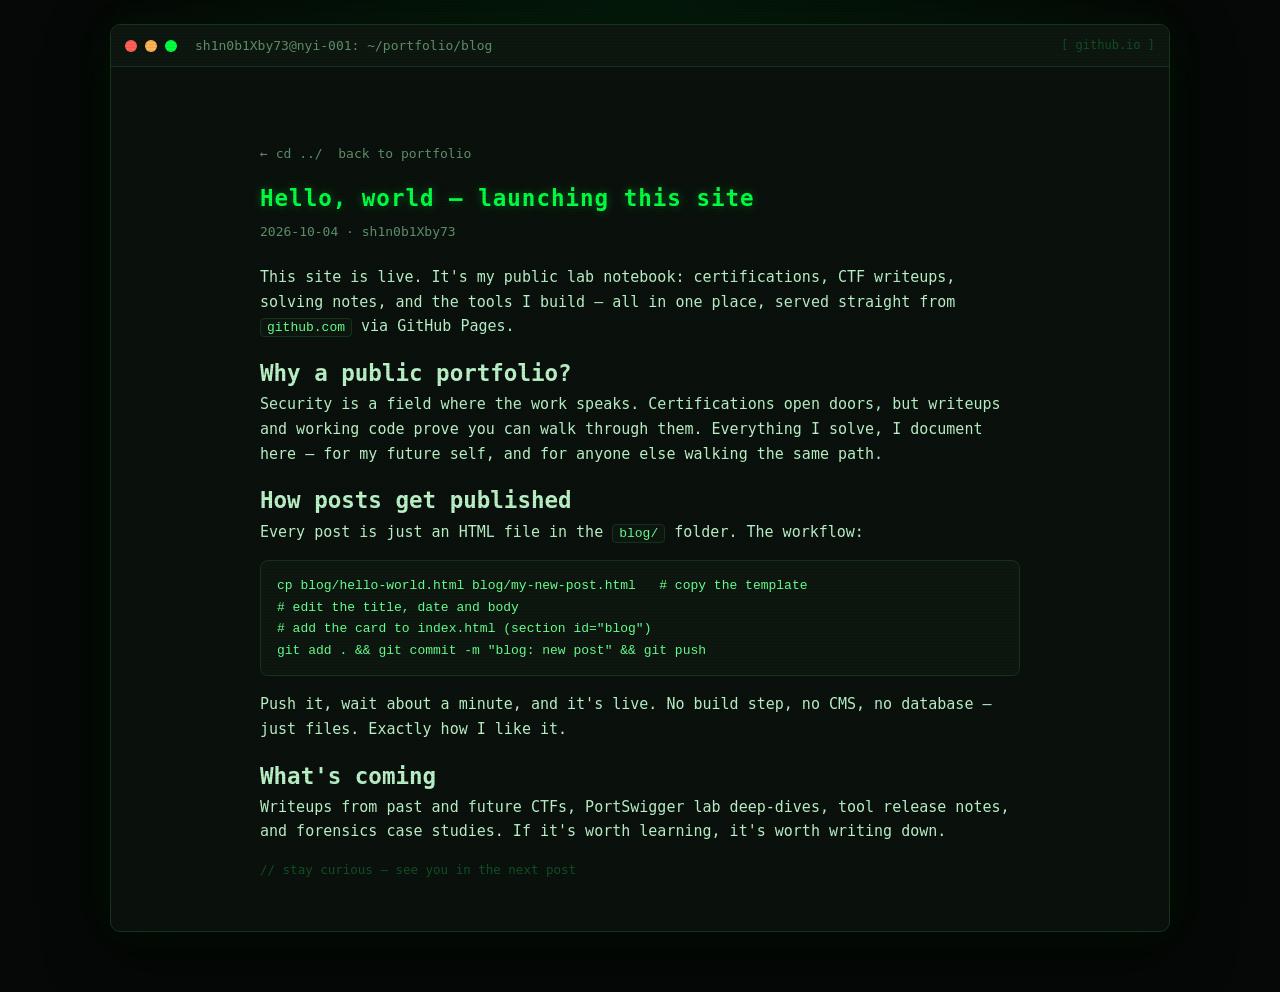
==== blog/hello-world.html @ 312b1432 "Portfolio site: terminal-themed cybersecurity portfolio Sections: about, certifications, skills, wri" ====
<!DOCTYPE html>
<html lang="en">
<head>
  <meta charset="UTF-8">
  <meta name="viewport" content="width=device-width, initial-scale=1.0">
  <title>Hello, world — launching this site | sh1n0b1Xby73</title>
  <meta name="description" content="How this portfolio works and how posts get published.">
  <link rel="icon" type="image/svg+xml" href="data:image/svg+xml,%3Csvg xmlns='http://www.w3.org/2000/svg' viewBox='0 0 100 100'%3E%3Crect width='100' height='100' fill='%23050806'/%3E%3Ctext x='16' y='70' font-size='60' fill='%2300ff41' font-family='monospace'%3E%24%3C/text%3E%3C/svg%3E">
  <link rel="stylesheet" href="../style.css">
</head>
<body>

<div class="terminal">
  <div class="term-bar">
    <span class="dot red"></span><span class="dot yellow"></span><span class="dot green"></span>
    <span class="term-title">sh1n0b1Xby73@nyi-001: ~/portfolio/blog</span>
    <span class="term-ip">[ github.io ]</span>
  </div>

  <div class="term-body">
    <article class="post">
      <a class="back" href="../index.html">← cd ../ &nbsp;back to portfolio</a>
      <h1>Hello, world — launching this site</h1>
      <div class="date">2026-10-04 · sh1n0b1Xby73</div>

      <p>This site is live. It's my public lab notebook: certifications, CTF writeups,
      solving notes, and the tools I build — all in one place, served straight from
      <code>github.com</code> via GitHub Pages.</p>

      <h2>Why a public portfolio?</h2>
      <p>Security is a field where the work speaks. Certifications open doors, but
      writeups and working code prove you can walk through them. Everything I solve,
      I document here — for my future self, and for anyone else walking the same path.</p>

      <h2>How posts get published</h2>
      <p>Every post is just an HTML file in the <code>blog/</code> folder. The workflow:</p>
      <pre><code>cp blog/hello-world.html blog/my-new-post.html   # copy the template
# edit the title, date and body
# add the card to index.html (section id="blog")
git add . &amp;&amp; git commit -m "blog: new post" &amp;&amp; git push</code></pre>
      <p>Push it, wait about a minute, and it's live. No build step, no CMS, no database —
      just files. Exactly how I like it.</p>

      <h2>What's coming</h2>
      <p>Writeups from past and future CTFs, PortSwigger lab deep-dives, tool release
      notes, and forensics case studies. If it's worth learning, it's worth writing down.</p>

      <p class="comment">stay curious — see you in the next post</p>
    </article>
  </div>
</div>

</body>
</html>
---- style.css ----
/* ============================================================
   sh1n0b1Xby73 — portfolio
   terminal / CRT theme
   ============================================================ */

:root {
  --bg:       #050806;
  --panel:    #0a110c;
  --panel-2:  #0d160f;
  --border:   #16331d;
  --green:    #00ff41;
  --green-hi: #66ff8f;
  --green-dim:#0f4f26;
  --text:     #b9f0c6;
  --muted:    #5d8f6a;
  --amber:    #ffb454;
  --red:      #ff5f56;
  --font:     ui-monospace, "Cascadia Mono", "DejaVu Sans Mono", Menlo, Consolas, "Liberation Mono", monospace;
  --font-head: ui-monospace, "Cascadia Mono", "DejaVu Sans Mono", Menlo, Consolas, monospace;
}

* { margin: 0; padding: 0; box-sizing: border-box; }

html { scroll-behavior: smooth; }

body {
  background: var(--bg);
  color: var(--text);
  font-family: var(--font);
  font-size: 15px;
  line-height: 1.65;
  padding: 24px 14px 60px;
  background-image:
    radial-gradient(ellipse at 50% -10%, rgba(0,255,65,.07), transparent 60%),
    linear-gradient(var(--bg), var(--bg));
}

/* --- CRT scanlines overlay --- */
body::before {
  content: "";
  position: fixed;
  inset: 0;
  pointer-events: none;
  z-index: 50;
  background: repeating-linear-gradient(
    0deg,
    rgba(0, 0, 0, .12) 0px,
    rgba(0, 0, 0, .12) 1px,
    transparent 1px,
    transparent 3px
  );
  opacity: .5;
}

::selection { background: var(--green); color: #001405; }

a { color: var(--green); text-decoration: none; }
a:hover { color: var(--green-hi); text-shadow: 0 0 8px rgba(0,255,65,.6); }

/* --- terminal frame --- */
.terminal {
  max-width: 1060px;
  margin: 0 auto;
  background: var(--panel);
  border: 1px solid var(--border);
  border-radius: 10px;
  box-shadow: 0 0 40px rgba(0,255,65,.06), 0 20px 60px rgba(0,0,0,.6);
  overflow: hidden;
}

.term-bar {
  display: flex;
  align-items: center;
  gap: 8px;
  padding: 10px 14px;
  background: var(--panel-2);
  border-bottom: 1px solid var(--border);
  font-size: 13px;
}

.dot { width: 12px; height: 12px; border-radius: 50%; }
.dot.red    { background: var(--red); }
.dot.yellow { background: var(--amber); }
.dot.green  { background: var(--green); }

.term-title {
  margin-left: 10px;
  color: var(--muted);
  white-space: nowrap;
  overflow: hidden;
  text-overflow: ellipsis;
}

.term-ip { margin-left: auto; color: var(--green-dim); font-size: 12px; }

.term-body { padding: 34px clamp(18px, 4vw, 48px); }

/* --- hero --- */
.hero { margin-bottom: 10px; }

.banner {
  font-family: var(--font-head);
  color: var(--green);
  font-size: clamp(8px, 1.6vw, 13px);
  line-height: 1.05;
  text-shadow: 0 0 12px rgba(0,255,65,.55), 0 0 2px rgba(0,255,65,.8);
  overflow-x: auto;
  padding: 4px 0 10px;
  user-select: none;
}

.glitch-name {
  display: none;
  font-family: var(--font-head);
  font-size: clamp(26px, 7vw, 44px);
  color: var(--green);
  letter-spacing: 2px;
  position: relative;
  text-shadow: 0 0 14px rgba(0,255,65,.6);
}

.glitch-name::before,
.glitch-name::after {
  content: attr(data-text);
  position: absolute;
  inset: 0;
  opacity: .8;
}

.glitch-name::before {
  color: #0ff;
  animation: glitch-a 3s infinite steps(2);
}

.glitch-name::after {
  color: #f0f;
  animation: glitch-b 2.7s infinite steps(2);
}

@keyframes glitch-a {
  0%, 92%   { transform: none; opacity: 0; }
  93%       { transform: translate(-3px, 2px);  opacity: .8; clip-path: inset(0 0 55% 0); }
  95%       { transform: translate(2px, -1px);  opacity: .8; clip-path: inset(40% 0 0 0); }
  97%, 100% { transform: none; opacity: 0; }
}

@keyframes glitch-b {
  0%, 90%   { transform: none; opacity: 0; }
  91%       { transform: translate(3px, -2px);  opacity: .7; clip-path: inset(60% 0 0 0); }
  94%       { transform: translate(-2px, 1px);  opacity: .7; clip-path: inset(0 0 45% 0); }
  96%, 100% { transform: none; opacity: 0; }
}

@media (max-width: 759px) {
  .banner { display: none; }
  .glitch-name { display: inline-block; }
}

.prompt  { color: var(--green); }
.cmd     { margin: 6px 0; white-space: nowrap; overflow: hidden; text-overflow: ellipsis; }
.user    { color: var(--green-hi); }
.host    { color: var(--amber); }

.cursor {
  display: inline-block;
  width: .6em;
  background: var(--green);
  color: var(--bg);
  animation: blink 1s steps(1) infinite;
}

@keyframes blink { 50% { opacity: 0; } }

.lead {
  color: var(--muted);
  max-width: 640px;
  margin: 18px 0 6px;
}

/* --- nav --- */
nav {
  position: sticky;
  top: 0;
  z-index: 10;
  display: flex;
  flex-wrap: wrap;
  gap: 4px 18px;
  padding: 10px 14px;
  margin: 26px -14px 0;
  background: rgba(5,8,6,.92);
  border-top: 1px solid var(--border);
  border-bottom: 1px solid var(--border);
  backdrop-filter: blur(4px);
  font-size: 13px;
}

nav a { color: var(--text); }
nav a::before { content: "[ "; color: var(--green-dim); }
nav a::after  { content: " ]"; color: var(--green-dim); }
nav a:hover { color: var(--green); text-shadow: none; }

/* --- sections --- */
section { margin-top: 46px; }

.sec-head { margin-bottom: 18px; }
.sec-head .prompt { color: var(--muted); font-size: 13px; }
.sec-head h2 {
  font-family: var(--font-head);
  color: var(--green);
  font-size: 24px;
  letter-spacing: 1px;
  text-shadow: 0 0 10px rgba(0,255,65,.35);
}

.sec-head h2::before { content: "# "; color: var(--green-dim); }

.comment { color: var(--green-dim); font-size: 12.5px; }
.comment::before { content: "// "; }

/* --- about --- */
.about-grid {
  display: grid;
  grid-template-columns: 1fr 1fr;
  gap: 22px;
  align-items: start;
}

@media (max-width: 720px) { .about-grid { grid-template-columns: 1fr; } }

.about-grid p { color: var(--text); }

.factbox {
  background: var(--panel-2);
  border: 1px solid var(--border);
  border-radius: 8px;
  padding: 16px 18px;
  font-size: 13.5px;
}

.factbox .row { display: flex; gap: 10px; padding: 3px 0; }
.factbox .k { color: var(--muted); min-width: 88px; flex-shrink: 0; }
.factbox .v { color: var(--text); word-break: break-all; }

/* --- certs --- */
.cert-grid, .card-grid {
  display: grid;
  grid-template-columns: repeat(auto-fill, minmax(280px, 1fr));
  gap: 16px;
}

.cert-slot {
  border: 1.5px dashed var(--green-dim);
  border-radius: 8px;
  padding: 26px 18px;
  text-align: center;
  color: var(--muted);
  background: rgba(0,255,65,.02);
  transition: border-color .2s, background .2s;
}

.cert-slot:hover { border-color: var(--green); background: rgba(0,255,65,.05); }
.cert-slot .ph { font-size: 13px; }
.cert-slot .icon { font-size: 26px; color: var(--green-dim); margin-bottom: 8px; }

.cert-card {
  border: 1px solid var(--border);
  border-radius: 8px;
  background: var(--panel-2);
  overflow: hidden;
}

.cert-card img { width: 100%; display: block; }
.cert-card .meta { padding: 12px 14px; font-size: 13.5px; }
.cert-card .meta .t { color: var(--green-hi); }
.cert-card .meta .d { color: var(--muted); font-size: 12.5px; }

/* --- cards (writeups / projects / blog) --- */
.card {
  display: flex;
  flex-direction: column;
  border: 1px solid var(--border);
  border-radius: 8px;
  background: var(--panel-2);
  padding: 16px 18px;
  transition: transform .15s, border-color .15s, box-shadow .15s;
}

.card:hover {
  transform: translateY(-3px);
  border-color: var(--green);
  box-shadow: 0 6px 24px rgba(0,255,65,.12);
}

.card h3 {
  font-family: var(--font-head);
  font-size: 17px;
  color: var(--green-hi);
  letter-spacing: .5px;
  word-break: break-word;
}

.card h3 a { color: inherit; text-shadow: none; }
.card h3 a:hover { text-shadow: 0 0 8px rgba(0,255,65,.5); }

.card .desc { color: var(--text); font-size: 13.5px; margin: 8px 0 14px; flex-grow: 1; }

.card .meta {
  display: flex;
  flex-wrap: wrap;
  gap: 10px;
  align-items: center;
  font-size: 12px;
  color: var(--muted);
  border-top: 1px solid var(--border);
  padding-top: 10px;
}

.tag {
  padding: 1px 8px;
  border: 1px solid var(--green-dim);
  border-radius: 10px;
  color: var(--green);
  font-size: 11.5px;
}

.tag.star { color: var(--amber); border-color: rgba(255,180,84,.4); }
.tag.lang { color: var(--muted); border-color: var(--border); }

/* --- contact --- */
.contact-line { margin: 8px 0; font-size: 14px; }

.btn {
  display: inline-block;
  margin-top: 16px;
  padding: 9px 20px;
  border: 1px solid var(--green);
  border-radius: 6px;
  color: var(--green);
  font-size: 14px;
  transition: background .15s, color .15s, box-shadow .15s;
}

.btn:hover {
  background: var(--green);
  color: #001405;
  text-shadow: none;
  box-shadow: 0 0 20px rgba(0,255,65,.4);
}

/* --- footer --- */
footer {
  margin-top: 56px;
  padding-top: 18px;
  border-top: 1px solid var(--border);
  color: var(--muted);
  font-size: 12.5px;
  display: flex;
  flex-wrap: wrap;
  gap: 6px 18px;
  justify-content: space-between;
}

footer .ok { color: var(--green); }

/* --- blog post pages --- */
.post {
  max-width: 760px;
  margin: 40px auto 0;
}

.post h1 {
  font-family: var(--font-head);
  color: var(--green);
  letter-spacing: 1px;
  margin: 14px 0 4px;
  text-shadow: 0 0 10px rgba(0,255,65,.35);
}

.post .date { color: var(--muted); font-size: 13px; margin-bottom: 22px; }
.post p { margin-bottom: 16px; }
.post code {
  background: var(--panel-2);
  border: 1px solid var(--border);
  padding: 1px 6px;
  border-radius: 4px;
  color: var(--green-hi);
  font-size: 13px;
}
.post pre {
  background: var(--panel-2);
  border: 1px solid var(--border);
  border-radius: 8px;
  padding: 14px 16px;
  overflow-x: auto;
  margin-bottom: 16px;
  font-size: 13px;
}
.post pre code { border: none; padding: 0; }
.post a.back { font-size: 13px; color: var(--muted); }
.post a.back:hover { color: var(--green); }

/* --- motion preferences --- */
@media (prefers-reduced-motion: reduce) {
  *, *::before, *::after { animation: none !important; transition: none !important; }
  html { scroll-behavior: auto; }
}
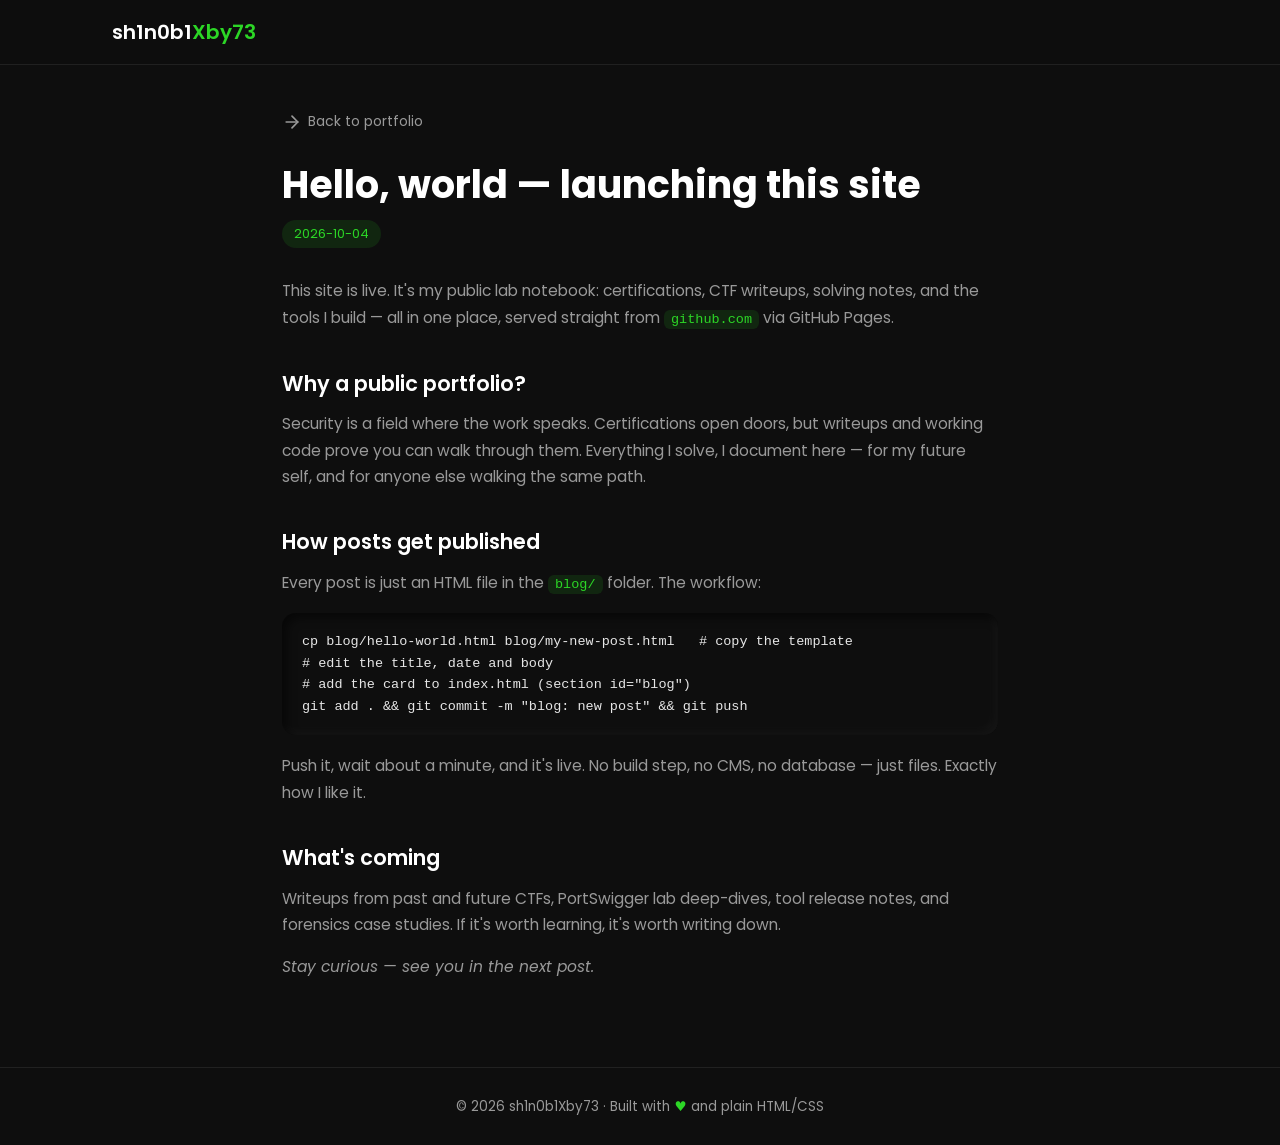
==== commit 7ff170eb: "Redesign: clean modern portfolio Neumorphic dark/light theme with Poppins, sticky navbar with theme " ====
--- a/blog/hello-world.html
+++ b/blog/hello-world.html
@@ -3,52 +3,61 @@
 <head>
   <meta charset="UTF-8">
   <meta name="viewport" content="width=device-width, initial-scale=1.0">
+  <meta name="theme-color" content="#0e0e0e">
   <title>Hello, world — launching this site | sh1n0b1Xby73</title>
   <meta name="description" content="How this portfolio works and how posts get published.">
-  <link rel="icon" type="image/svg+xml" href="data:image/svg+xml,%3Csvg xmlns='http://www.w3.org/2000/svg' viewBox='0 0 100 100'%3E%3Crect width='100' height='100' fill='%23050806'/%3E%3Ctext x='16' y='70' font-size='60' fill='%2300ff41' font-family='monospace'%3E%24%3C/text%3E%3C/svg%3E">
+  <link rel="icon" type="image/svg+xml" href="data:image/svg+xml,%3Csvg xmlns='http://www.w3.org/2000/svg' viewBox='0 0 100 100'%3E%3Cpath d='M50 8 90 24v26c0 22-17 37-40 42C27 87 10 72 10 50V24z' fill='none' stroke='%232cd626' stroke-width='8'/%3E%3Cpath d='M36 50l10 10 20-22' fill='none' stroke='%232cd626' stroke-width='8' stroke-linecap='round'/%3E%3C/svg%3E">
+  <link rel="preconnect" href="https://fonts.googleapis.com">
+  <link rel="preconnect" href="https://fonts.gstatic.com" crossorigin>
+  <link href="https://fonts.googleapis.com/css2?family=Poppins:wght@300;400;500;600;700&display=swap" rel="stylesheet">
   <link rel="stylesheet" href="../style.css">
 </head>
 <body>
 
-<div class="terminal">
-  <div class="term-bar">
-    <span class="dot red"></span><span class="dot yellow"></span><span class="dot green"></span>
-    <span class="term-title">sh1n0b1Xby73@nyi-001: ~/portfolio/blog</span>
-    <span class="term-ip">[ github.io ]</span>
+<nav class="navbar">
+  <div class="nav-inner">
+    <a href="../index.html" class="logo">sh1n0b1<span>Xby73</span></a>
   </div>
+</nav>
 
-  <div class="term-body">
-    <article class="post">
-      <a class="back" href="../index.html">← cd ../ &nbsp;back to portfolio</a>
-      <h1>Hello, world — launching this site</h1>
-      <div class="date">2026-10-04 · sh1n0b1Xby73</div>
+<article class="post-wrap">
+  <a class="back" href="../index.html">
+    <svg class="icon" viewBox="0 0 24 24"><line x1="5" y1="12" x2="19" y2="12"/><polyline points="12 5 19 12 12 19"/></svg>
+    Back to portfolio
+  </a>
+  <h1>Hello, world — launching this site</h1>
+  <span class="post-date">2026-10-04</span>
 
-      <p>This site is live. It's my public lab notebook: certifications, CTF writeups,
-      solving notes, and the tools I build — all in one place, served straight from
-      <code>github.com</code> via GitHub Pages.</p>
+  <p>This site is live. It's my public lab notebook: certifications, CTF writeups,
+  solving notes, and the tools I build — all in one place, served straight from
+  <code>github.com</code> via GitHub Pages.</p>
 
-      <h2>Why a public portfolio?</h2>
-      <p>Security is a field where the work speaks. Certifications open doors, but
-      writeups and working code prove you can walk through them. Everything I solve,
-      I document here — for my future self, and for anyone else walking the same path.</p>
+  <h2>Why a public portfolio?</h2>
+  <p>Security is a field where the work speaks. Certifications open doors, but
+  writeups and working code prove you can walk through them. Everything I solve,
+  I document here — for my future self, and for anyone else walking the same path.</p>
 
-      <h2>How posts get published</h2>
-      <p>Every post is just an HTML file in the <code>blog/</code> folder. The workflow:</p>
-      <pre><code>cp blog/hello-world.html blog/my-new-post.html   # copy the template
+  <h2>How posts get published</h2>
+  <p>Every post is just an HTML file in the <code>blog/</code> folder. The workflow:</p>
+  <pre><code>cp blog/hello-world.html blog/my-new-post.html   # copy the template
 # edit the title, date and body
 # add the card to index.html (section id="blog")
 git add . &amp;&amp; git commit -m "blog: new post" &amp;&amp; git push</code></pre>
-      <p>Push it, wait about a minute, and it's live. No build step, no CMS, no database —
-      just files. Exactly how I like it.</p>
+  <p>Push it, wait about a minute, and it's live. No build step, no CMS, no database —
+  just files. Exactly how I like it.</p>
 
-      <h2>What's coming</h2>
-      <p>Writeups from past and future CTFs, PortSwigger lab deep-dives, tool release
-      notes, and forensics case studies. If it's worth learning, it's worth writing down.</p>
+  <h2>What's coming</h2>
+  <p>Writeups from past and future CTFs, PortSwigger lab deep-dives, tool release
+  notes, and forensics case studies. If it's worth learning, it's worth writing down.</p>
 
-      <p class="comment">stay curious — see you in the next post</p>
-    </article>
+  <p><em>Stay curious — see you in the next post.</em></p>
+</article>
+
+<footer>
+  <div class="container">
+    © 2026 sh1n0b1Xby73 · Built with <span class="heart">♥</span> and plain HTML/CSS
   </div>
-</div>
+</footer>
 
 </body>
 </html>
--- a/style.css
+++ b/style.css
@@ -1,22 +1,35 @@
 /* ============================================================
-   sh1n0b1Xby73 — portfolio
-   terminal / CRT theme
+   Portfolio — clean modern theme
+   Dark neumorphic cards · Poppins · green accent
    ============================================================ */
 
 :root {
-  --bg:       #050806;
-  --panel:    #0a110c;
-  --panel-2:  #0d160f;
-  --border:   #16331d;
-  --green:    #00ff41;
-  --green-hi: #66ff8f;
-  --green-dim:#0f4f26;
-  --text:     #b9f0c6;
-  --muted:    #5d8f6a;
-  --amber:    #ffb454;
-  --red:      #ff5f56;
-  --font:     ui-monospace, "Cascadia Mono", "DejaVu Sans Mono", Menlo, Consolas, "Liberation Mono", monospace;
-  --font-head: ui-monospace, "Cascadia Mono", "DejaVu Sans Mono", Menlo, Consolas, monospace;
+  --bg:        #0e0e0e;
+  --surface:   #161616;
+  --text:      #e6e6e6;
+  --text-2:    #999999;
+  --heading:   #ffffff;
+  --accent:    #2cd626;
+  --accent-dim:rgba(44, 214, 38, .12);
+  --border:    rgba(255, 255, 255, .08);
+  --shadow:    0.5rem 0.5rem 1rem rgba(0, 0, 0, .55), -0.5rem -0.5rem 1rem rgba(255, 255, 255, .035);
+  --shadow-sm: 0.25rem 0.25rem 0.6rem rgba(0, 0, 0, .45), -0.25rem -0.25rem 0.6rem rgba(255, 255, 255, .03);
+  --shadow-inset: inset 0.3rem 0.3rem 0.6rem rgba(0, 0, 0, .5), inset -0.3rem -0.3rem 0.6rem rgba(255, 255, 255, .03);
+  --font: "Poppins", "Segoe UI", system-ui, -apple-system, sans-serif;
+}
+
+body.light {
+  --bg:        #eef1f6;
+  --surface:   #eef1f6;
+  --text:      #4a4a4a;
+  --text-2:    #7d7d7d;
+  --heading:   #222222;
+  --accent:    #1f9e1c;
+  --accent-dim:rgba(31, 158, 28, .10);
+  --border:    rgba(0, 0, 0, .08);
+  --shadow:    0.5rem 0.5rem 1rem rgba(190, 195, 210, .7), -0.5rem -0.5rem 1rem #ffffff;
+  --shadow-sm: 0.25rem 0.25rem 0.6rem rgba(190, 195, 210, .6), -0.25rem -0.25rem 0.6rem #ffffff;
+  --shadow-inset: inset 0.3rem 0.3rem 0.6rem rgba(190, 195, 210, .7), inset -0.3rem -0.3rem 0.6rem #ffffff;
 }
 
 * { margin: 0; padding: 0; box-sizing: border-box; }
@@ -27,380 +40,480 @@
   background: var(--bg);
   color: var(--text);
   font-family: var(--font);
+  font-size: 16px;
+  line-height: 1.7;
+  transition: background .3s, color .3s;
+  -webkit-text-size-adjust: 100%;
+}
+
+::selection { background: var(--accent); color: #fff; }
+
+img { max-width: 100%; display: block; }
+
+a { color: var(--accent); text-decoration: none; }
+a:hover { opacity: .85; }
+
+.container { max-width: 1100px; margin: 0 auto; padding: 0 22px; }
+
+/* ---------- reveal on scroll ---------- */
+.reveal { opacity: 0; transform: translateY(26px); transition: opacity .6s ease, transform .6s ease; }
+.reveal.visible { opacity: 1; transform: none; }
+
+/* ---------- icons ---------- */
+.icon { width: 20px; height: 20px; stroke: currentColor; fill: none; stroke-width: 2; stroke-linecap: round; stroke-linejoin: round; flex-shrink: 0; }
+.icon.filled { fill: currentColor; stroke: none; }
+
+/* ---------- navbar ---------- */
+.navbar {
+  position: fixed;
+  top: 0; left: 0; right: 0;
+  z-index: 100;
+  background: color-mix(in srgb, var(--bg) 82%, transparent);
+  backdrop-filter: blur(12px);
+  -webkit-backdrop-filter: blur(12px);
+  border-bottom: 1px solid var(--border);
+  transition: background .3s;
+}
+
+.nav-inner {
+  max-width: 1100px;
+  margin: 0 auto;
+  padding: 0 22px;
+  height: 64px;
+  display: flex;
+  align-items: center;
+  justify-content: space-between;
+  gap: 16px;
+}
+
+.logo { font-size: 20px; font-weight: 600; color: var(--heading); }
+.logo span { color: var(--accent); }
+
+.nav-links { display: flex; gap: 26px; list-style: none; }
+.nav-links a {
+  color: var(--text);
+  font-size: 14px;
+  font-weight: 500;
+  position: relative;
+  padding: 4px 0;
+}
+.nav-links a:hover { color: var(--accent); opacity: 1; }
+.nav-links a.active { color: var(--accent); }
+.nav-links a::after {
+  content: "";
+  position: absolute;
+  left: 0; bottom: -2px;
+  width: 0; height: 2px;
+  background: var(--accent);
+  transition: width .25s;
+}
+.nav-links a:hover::after, .nav-links a.active::after { width: 100%; }
+
+.nav-actions { display: flex; align-items: center; gap: 14px; }
+
+.icon-btn {
+  display: inline-flex;
+  align-items: center;
+  justify-content: center;
+  width: 38px; height: 38px;
+  border-radius: 50%;
+  color: var(--text);
+  background: var(--surface);
+  box-shadow: var(--shadow-sm);
+  border: none;
+  cursor: pointer;
+  transition: transform .2s, color .2s;
+}
+.icon-btn:hover { color: var(--accent); transform: scale(1.06); }
+
+.nav-toggle { display: none; }
+
+/* ---------- hero ---------- */
+.hero {
+  min-height: 100vh;
+  display: flex;
+  align-items: center;
+  text-align: center;
+  padding: 110px 0 60px;
+}
+
+.hero .avatar {
+  width: 110px; height: 110px;
+  margin: 0 auto 26px;
+  border-radius: 50%;
+  background: var(--surface);
+  box-shadow: var(--shadow);
+  display: flex;
+  align-items: center;
+  justify-content: center;
+  color: var(--accent);
+  font-size: 40px;
+  font-weight: 600;
+}
+
+.hero .hi { font-size: 18px; color: var(--text-2); margin-bottom: 6px; }
+
+.hero h1 {
+  font-size: clamp(34px, 6vw, 56px);
+  font-weight: 700;
+  color: var(--heading);
+  line-height: 1.2;
+  margin-bottom: 10px;
+}
+.hero h1 .accent { color: var(--accent); }
+
+.hero .typed {
+  font-size: clamp(16px, 2.4vw, 21px);
+  font-weight: 500;
+  color: var(--text);
+  min-height: 1.6em;
+  margin-bottom: 18px;
+}
+.hero .typed .caret {
+  display: inline-block;
+  width: 2px; height: 1.1em;
+  background: var(--accent);
+  vertical-align: -0.15em;
+  margin-left: 3px;
+  animation: blink 1s steps(1) infinite;
+}
+@keyframes blink { 50% { opacity: 0; } }
+
+.hero .sub {
+  max-width: 560px;
+  margin: 0 auto 28px;
+  color: var(--text-2);
   font-size: 15px;
-  line-height: 1.65;
-  padding: 24px 14px 60px;
-  background-image:
-    radial-gradient(ellipse at 50% -10%, rgba(0,255,65,.07), transparent 60%),
-    linear-gradient(var(--bg), var(--bg));
-}
-
-/* --- CRT scanlines overlay --- */
-body::before {
-  content: "";
-  position: fixed;
-  inset: 0;
-  pointer-events: none;
-  z-index: 50;
-  background: repeating-linear-gradient(
-    0deg,
-    rgba(0, 0, 0, .12) 0px,
-    rgba(0, 0, 0, .12) 1px,
-    transparent 1px,
-    transparent 3px
-  );
-  opacity: .5;
-}
-
-::selection { background: var(--green); color: #001405; }
-
-a { color: var(--green); text-decoration: none; }
-a:hover { color: var(--green-hi); text-shadow: 0 0 8px rgba(0,255,65,.6); }
-
-/* --- terminal frame --- */
-.terminal {
-  max-width: 1060px;
-  margin: 0 auto;
-  background: var(--panel);
-  border: 1px solid var(--border);
-  border-radius: 10px;
-  box-shadow: 0 0 40px rgba(0,255,65,.06), 0 20px 60px rgba(0,0,0,.6);
-  overflow: hidden;
-}
-
-.term-bar {
-  display: flex;
+}
+
+.hero-btns { display: flex; gap: 16px; justify-content: center; flex-wrap: wrap; margin-bottom: 30px; }
+
+.btn {
+  display: inline-flex;
   align-items: center;
   gap: 8px;
-  padding: 10px 14px;
-  background: var(--panel-2);
-  border-bottom: 1px solid var(--border);
+  padding: 12px 26px;
+  border-radius: 999px;
+  font-size: 15px;
+  font-weight: 500;
+  transition: transform .2s, box-shadow .2s;
+}
+.btn:hover { transform: translateY(-2px); }
+.btn.primary { background: var(--accent); color: #fff; box-shadow: 0 8px 22px rgba(44, 214, 38, .35); }
+body.light .btn.primary { box-shadow: 0 8px 22px rgba(31, 158, 28, .3); }
+.btn.ghost {
+  color: var(--heading);
+  background: var(--surface);
+  box-shadow: var(--shadow-sm);
+}
+
+.socials { display: flex; gap: 14px; justify-content: center; }
+.socials a {
+  display: inline-flex;
+  align-items: center;
+  justify-content: center;
+  width: 44px; height: 44px;
+  border-radius: 50%;
+  color: var(--text);
+  background: var(--surface);
+  box-shadow: var(--shadow-sm);
+  transition: transform .2s, color .2s;
+}
+.socials a:hover { color: var(--accent); transform: translateY(-3px); opacity: 1; }
+
+.scroll-down {
+  position: absolute;
+  bottom: 26px; left: 50%;
+  transform: translateX(-50%);
+  color: var(--text-2);
+  animation: float 2s ease-in-out infinite;
+}
+@keyframes float { 50% { transform: translate(-50%, 8px); } }
+
+/* ---------- sections ---------- */
+section { padding: 90px 0; }
+
+.sec-head { text-align: center; max-width: 620px; margin: 0 auto 52px; }
+.sec-tag {
+  display: inline-block;
   font-size: 13px;
-}
-
-.dot { width: 12px; height: 12px; border-radius: 50%; }
-.dot.red    { background: var(--red); }
-.dot.yellow { background: var(--amber); }
-.dot.green  { background: var(--green); }
-
-.term-title {
-  margin-left: 10px;
-  color: var(--muted);
-  white-space: nowrap;
-  overflow: hidden;
-  text-overflow: ellipsis;
-}
-
-.term-ip { margin-left: auto; color: var(--green-dim); font-size: 12px; }
-
-.term-body { padding: 34px clamp(18px, 4vw, 48px); }
-
-/* --- hero --- */
-.hero { margin-bottom: 10px; }
-
-.banner {
-  font-family: var(--font-head);
-  color: var(--green);
-  font-size: clamp(8px, 1.6vw, 13px);
-  line-height: 1.05;
-  text-shadow: 0 0 12px rgba(0,255,65,.55), 0 0 2px rgba(0,255,65,.8);
-  overflow-x: auto;
-  padding: 4px 0 10px;
-  user-select: none;
-}
-
-.glitch-name {
-  display: none;
-  font-family: var(--font-head);
-  font-size: clamp(26px, 7vw, 44px);
-  color: var(--green);
+  font-weight: 600;
   letter-spacing: 2px;
-  position: relative;
-  text-shadow: 0 0 14px rgba(0,255,65,.6);
-}
-
-.glitch-name::before,
-.glitch-name::after {
-  content: attr(data-text);
-  position: absolute;
-  inset: 0;
-  opacity: .8;
-}
-
-.glitch-name::before {
-  color: #0ff;
-  animation: glitch-a 3s infinite steps(2);
-}
-
-.glitch-name::after {
-  color: #f0f;
-  animation: glitch-b 2.7s infinite steps(2);
-}
-
-@keyframes glitch-a {
-  0%, 92%   { transform: none; opacity: 0; }
-  93%       { transform: translate(-3px, 2px);  opacity: .8; clip-path: inset(0 0 55% 0); }
-  95%       { transform: translate(2px, -1px);  opacity: .8; clip-path: inset(40% 0 0 0); }
-  97%, 100% { transform: none; opacity: 0; }
-}
-
-@keyframes glitch-b {
-  0%, 90%   { transform: none; opacity: 0; }
-  91%       { transform: translate(3px, -2px);  opacity: .7; clip-path: inset(60% 0 0 0); }
-  94%       { transform: translate(-2px, 1px);  opacity: .7; clip-path: inset(0 0 45% 0); }
-  96%, 100% { transform: none; opacity: 0; }
-}
-
-@media (max-width: 759px) {
-  .banner { display: none; }
-  .glitch-name { display: inline-block; }
-}
-
-.prompt  { color: var(--green); }
-.cmd     { margin: 6px 0; white-space: nowrap; overflow: hidden; text-overflow: ellipsis; }
-.user    { color: var(--green-hi); }
-.host    { color: var(--amber); }
-
-.cursor {
-  display: inline-block;
-  width: .6em;
-  background: var(--green);
-  color: var(--bg);
-  animation: blink 1s steps(1) infinite;
-}
-
-@keyframes blink { 50% { opacity: 0; } }
-
-.lead {
-  color: var(--muted);
-  max-width: 640px;
-  margin: 18px 0 6px;
-}
-
-/* --- nav --- */
-nav {
-  position: sticky;
-  top: 0;
-  z-index: 10;
-  display: flex;
-  flex-wrap: wrap;
-  gap: 4px 18px;
-  padding: 10px 14px;
-  margin: 26px -14px 0;
-  background: rgba(5,8,6,.92);
-  border-top: 1px solid var(--border);
-  border-bottom: 1px solid var(--border);
-  backdrop-filter: blur(4px);
-  font-size: 13px;
-}
-
-nav a { color: var(--text); }
-nav a::before { content: "[ "; color: var(--green-dim); }
-nav a::after  { content: " ]"; color: var(--green-dim); }
-nav a:hover { color: var(--green); text-shadow: none; }
-
-/* --- sections --- */
-section { margin-top: 46px; }
-
-.sec-head { margin-bottom: 18px; }
-.sec-head .prompt { color: var(--muted); font-size: 13px; }
-.sec-head h2 {
-  font-family: var(--font-head);
-  color: var(--green);
-  font-size: 24px;
-  letter-spacing: 1px;
-  text-shadow: 0 0 10px rgba(0,255,65,.35);
-}
-
-.sec-head h2::before { content: "# "; color: var(--green-dim); }
-
-.comment { color: var(--green-dim); font-size: 12.5px; }
-.comment::before { content: "// "; }
-
-/* --- about --- */
+  text-transform: uppercase;
+  color: var(--accent);
+  background: var(--accent-dim);
+  padding: 5px 16px;
+  border-radius: 999px;
+  margin-bottom: 14px;
+}
+.sec-head h2 { font-size: clamp(26px, 4vw, 36px); font-weight: 700; color: var(--heading); margin-bottom: 12px; }
+.sec-head p { color: var(--text-2); font-size: 15px; }
+
+/* ---------- about ---------- */
 .about-grid {
   display: grid;
+  grid-template-columns: 1.15fr .85fr;
+  gap: 44px;
+  align-items: start;
+}
+.about-text p { color: var(--text-2); margin-bottom: 16px; font-size: 15px; }
+.about-text strong { color: var(--heading); font-weight: 600; }
+
+.stats {
+  display: grid;
   grid-template-columns: 1fr 1fr;
-  gap: 22px;
-  align-items: start;
-}
-
-@media (max-width: 720px) { .about-grid { grid-template-columns: 1fr; } }
-
-.about-grid p { color: var(--text); }
-
-.factbox {
-  background: var(--panel-2);
-  border: 1px solid var(--border);
-  border-radius: 8px;
-  padding: 16px 18px;
+  gap: 18px;
+}
+.stat {
+  background: var(--surface);
+  box-shadow: var(--shadow-sm);
+  border-radius: 18px;
+  padding: 24px 16px;
+  text-align: center;
+}
+.stat .num { font-size: 30px; font-weight: 700; color: var(--accent); line-height: 1.2; }
+.stat .lbl { font-size: 13px; color: var(--text-2); margin-top: 4px; }
+
+/* ---------- cards (certs / writeups / projects / blog) ---------- */
+.grid-3 {
+  display: grid;
+  grid-template-columns: repeat(3, 1fr);
+  gap: 24px;
+}
+.grid-4 {
+  display: grid;
+  grid-template-columns: repeat(4, 1fr);
+  gap: 24px;
+}
+
+.box {
+  background: var(--surface);
+  border-radius: 18px;
+  box-shadow: var(--shadow-sm);
+  padding: 26px 24px;
+  transition: transform .25s, box-shadow .25s;
+  display: flex;
+  flex-direction: column;
+}
+.box:hover { transform: translateY(-6px); box-shadow: var(--shadow); }
+
+.box .box-icon {
+  width: 52px; height: 52px;
+  border-radius: 14px;
+  display: flex;
+  align-items: center;
+  justify-content: center;
+  color: var(--accent);
+  background: var(--accent-dim);
+  margin-bottom: 18px;
+}
+.box .box-icon .icon { width: 24px; height: 24px; }
+
+.box h3 { font-size: 17px; font-weight: 600; color: var(--heading); margin-bottom: 8px; }
+.box p { font-size: 14px; color: var(--text-2); flex-grow: 1; }
+
+.box .box-foot {
+  margin-top: 16px;
+  display: flex;
+  align-items: center;
+  justify-content: space-between;
+  gap: 10px;
+  font-size: 13px;
+}
+.chip {
+  font-size: 12px;
+  font-weight: 500;
+  color: var(--text-2);
+  background: var(--accent-dim);
+  color: var(--accent);
+  padding: 3px 11px;
+  border-radius: 999px;
+}
+.chip.neutral { background: var(--bg); color: var(--text-2); }
+
+.box .arrow { color: var(--accent); display: inline-flex; }
+.box .arrow .icon { width: 17px; height: 17px; }
+
+/* cert card variant */
+.cert-img {
+  border-radius: 12px;
+  overflow: hidden;
+  margin-bottom: 18px;
+  box-shadow: var(--shadow-inset);
+  aspect-ratio: 3 / 2;
+  background: var(--bg);
+  display: flex;
+  align-items: center;
+  justify-content: center;
+  color: var(--text-2);
+}
+.cert-img img { width: 100%; height: 100%; object-fit: cover; }
+.cert-issuer { font-size: 12.5px; color: var(--text-2); margin-top: 10px; }
+
+/* ---------- skills ---------- */
+.skills-grid {
+  display: grid;
+  grid-template-columns: 1fr 1fr;
+  gap: 26px 46px;
+  max-width: 860px;
+  margin: 0 auto;
+}
+.skill .skill-top {
+  display: flex;
+  justify-content: space-between;
+  font-size: 15px;
+  font-weight: 500;
+  color: var(--heading);
+  margin-bottom: 10px;
+}
+.skill .pct { color: var(--accent); font-weight: 600; }
+.skill .track {
+  height: 10px;
+  border-radius: 999px;
+  background: var(--bg);
+  box-shadow: var(--shadow-inset);
+  overflow: hidden;
+}
+.skill .fill {
+  height: 100%;
+  width: 0;
+  border-radius: 999px;
+  background: linear-gradient(90deg, #1f9e1c, var(--accent));
+  transition: width 1.1s cubic-bezier(.22,.9,.35,1);
+}
+
+/* ---------- timeline ---------- */
+.timeline {
+  position: relative;
+  max-width: 760px;
+  margin: 0 auto;
+  padding-left: 34px;
+}
+.timeline::before {
+  content: "";
+  position: absolute;
+  left: 9px; top: 6px; bottom: 6px;
+  width: 2px;
+  background: var(--border);
+}
+.t-item { position: relative; padding-bottom: 40px; }
+.t-item:last-child { padding-bottom: 0; }
+.t-item::before {
+  content: "";
+  position: absolute;
+  left: -31px; top: 7px;
+  width: 14px; height: 14px;
+  border-radius: 50%;
+  background: var(--accent);
+  box-shadow: 0 0 0 5px var(--accent-dim);
+}
+.t-date {
+  display: inline-block;
+  font-size: 12.5px;
+  font-weight: 600;
+  color: var(--accent);
+  background: var(--accent-dim);
+  padding: 3px 12px;
+  border-radius: 999px;
+  margin-bottom: 8px;
+}
+.t-item h3 { font-size: 17px; font-weight: 600; color: var(--heading); margin-bottom: 4px; }
+.t-item .t-sub { font-size: 14px; color: var(--text-2); }
+.t-item p { font-size: 14px; color: var(--text-2); margin-top: 6px; }
+
+/* ---------- contact ---------- */
+.contact-box {
+  background: var(--surface);
+  box-shadow: var(--shadow);
+  border-radius: 22px;
+  max-width: 640px;
+  margin: 0 auto;
+  padding: 48px 34px;
+  text-align: center;
+}
+.contact-box h3 { font-size: 24px; font-weight: 700; color: var(--heading); margin-bottom: 10px; }
+.contact-box > p { color: var(--text-2); font-size: 15px; margin-bottom: 26px; }
+.contact-links { display: flex; gap: 14px; justify-content: center; flex-wrap: wrap; margin-top: 26px; }
+
+/* ---------- footer ---------- */
+footer {
+  border-top: 1px solid var(--border);
+  padding: 28px 0;
+  text-align: center;
+  color: var(--text-2);
   font-size: 13.5px;
 }
-
-.factbox .row { display: flex; gap: 10px; padding: 3px 0; }
-.factbox .k { color: var(--muted); min-width: 88px; flex-shrink: 0; }
-.factbox .v { color: var(--text); word-break: break-all; }
-
-/* --- certs --- */
-.cert-grid, .card-grid {
-  display: grid;
-  grid-template-columns: repeat(auto-fill, minmax(280px, 1fr));
-  gap: 16px;
-}
-
-.cert-slot {
-  border: 1.5px dashed var(--green-dim);
-  border-radius: 8px;
-  padding: 26px 18px;
-  text-align: center;
-  color: var(--muted);
-  background: rgba(0,255,65,.02);
-  transition: border-color .2s, background .2s;
-}
-
-.cert-slot:hover { border-color: var(--green); background: rgba(0,255,65,.05); }
-.cert-slot .ph { font-size: 13px; }
-.cert-slot .icon { font-size: 26px; color: var(--green-dim); margin-bottom: 8px; }
-
-.cert-card {
-  border: 1px solid var(--border);
-  border-radius: 8px;
-  background: var(--panel-2);
-  overflow: hidden;
-}
-
-.cert-card img { width: 100%; display: block; }
-.cert-card .meta { padding: 12px 14px; font-size: 13.5px; }
-.cert-card .meta .t { color: var(--green-hi); }
-.cert-card .meta .d { color: var(--muted); font-size: 12.5px; }
-
-/* --- cards (writeups / projects / blog) --- */
-.card {
-  display: flex;
-  flex-direction: column;
-  border: 1px solid var(--border);
-  border-radius: 8px;
-  background: var(--panel-2);
-  padding: 16px 18px;
-  transition: transform .15s, border-color .15s, box-shadow .15s;
-}
-
-.card:hover {
-  transform: translateY(-3px);
-  border-color: var(--green);
-  box-shadow: 0 6px 24px rgba(0,255,65,.12);
-}
-
-.card h3 {
-  font-family: var(--font-head);
-  font-size: 17px;
-  color: var(--green-hi);
-  letter-spacing: .5px;
-  word-break: break-word;
-}
-
-.card h3 a { color: inherit; text-shadow: none; }
-.card h3 a:hover { text-shadow: 0 0 8px rgba(0,255,65,.5); }
-
-.card .desc { color: var(--text); font-size: 13.5px; margin: 8px 0 14px; flex-grow: 1; }
-
-.card .meta {
-  display: flex;
-  flex-wrap: wrap;
-  gap: 10px;
-  align-items: center;
-  font-size: 12px;
-  color: var(--muted);
-  border-top: 1px solid var(--border);
-  padding-top: 10px;
-}
-
-.tag {
-  padding: 1px 8px;
-  border: 1px solid var(--green-dim);
-  border-radius: 10px;
-  color: var(--green);
-  font-size: 11.5px;
-}
-
-.tag.star { color: var(--amber); border-color: rgba(255,180,84,.4); }
-.tag.lang { color: var(--muted); border-color: var(--border); }
-
-/* --- contact --- */
-.contact-line { margin: 8px 0; font-size: 14px; }
-
-.btn {
+footer .heart { color: var(--accent); }
+
+/* ---------- blog post page ---------- */
+.post-wrap { max-width: 760px; margin: 0 auto; padding: 110px 22px 70px; }
+.post-wrap a.back { font-size: 14px; color: var(--text-2); display: inline-flex; align-items: center; gap: 6px; margin-bottom: 26px; }
+.post-wrap a.back:hover { color: var(--accent); opacity: 1; }
+.post-wrap h1 { font-size: clamp(26px, 4.5vw, 38px); font-weight: 700; color: var(--heading); line-height: 1.3; margin-bottom: 10px; }
+.post-date {
   display: inline-block;
-  margin-top: 16px;
-  padding: 9px 20px;
-  border: 1px solid var(--green);
+  font-size: 13px;
+  color: var(--accent);
+  background: var(--accent-dim);
+  padding: 3px 12px;
+  border-radius: 999px;
+  margin-bottom: 30px;
+}
+.post-wrap h2 { font-size: 21px; font-weight: 600; color: var(--heading); margin: 34px 0 10px; }
+.post-wrap p { color: var(--text-2); margin-bottom: 16px; font-size: 15.5px; }
+.post-wrap code {
+  font-family: ui-monospace, "Cascadia Mono", Consolas, monospace;
+  font-size: 13.5px;
+  background: var(--accent-dim);
+  color: var(--accent);
+  padding: 2px 7px;
   border-radius: 6px;
-  color: var(--green);
-  font-size: 14px;
-  transition: background .15s, color .15s, box-shadow .15s;
-}
-
-.btn:hover {
-  background: var(--green);
-  color: #001405;
-  text-shadow: none;
-  box-shadow: 0 0 20px rgba(0,255,65,.4);
-}
-
-/* --- footer --- */
-footer {
-  margin-top: 56px;
-  padding-top: 18px;
-  border-top: 1px solid var(--border);
-  color: var(--muted);
-  font-size: 12.5px;
-  display: flex;
-  flex-wrap: wrap;
-  gap: 6px 18px;
-  justify-content: space-between;
-}
-
-footer .ok { color: var(--green); }
-
-/* --- blog post pages --- */
-.post {
-  max-width: 760px;
-  margin: 40px auto 0;
-}
-
-.post h1 {
-  font-family: var(--font-head);
-  color: var(--green);
-  letter-spacing: 1px;
-  margin: 14px 0 4px;
-  text-shadow: 0 0 10px rgba(0,255,65,.35);
-}
-
-.post .date { color: var(--muted); font-size: 13px; margin-bottom: 22px; }
-.post p { margin-bottom: 16px; }
-.post code {
-  background: var(--panel-2);
-  border: 1px solid var(--border);
-  padding: 1px 6px;
-  border-radius: 4px;
-  color: var(--green-hi);
-  font-size: 13px;
-}
-.post pre {
-  background: var(--panel-2);
-  border: 1px solid var(--border);
-  border-radius: 8px;
-  padding: 14px 16px;
+}
+.post-wrap pre {
+  background: var(--bg);
+  box-shadow: var(--shadow-inset);
+  border-radius: 14px;
+  padding: 18px 20px;
   overflow-x: auto;
-  margin-bottom: 16px;
-  font-size: 13px;
-}
-.post pre code { border: none; padding: 0; }
-.post a.back { font-size: 13px; color: var(--muted); }
-.post a.back:hover { color: var(--green); }
-
-/* --- motion preferences --- */
+  margin-bottom: 18px;
+  font-size: 13.5px;
+  line-height: 1.6;
+}
+.post-wrap pre code { background: none; padding: 0; color: var(--text); }
+
+/* ---------- responsive ---------- */
+@media (max-width: 900px) {
+  .grid-4 { grid-template-columns: repeat(2, 1fr); }
+  .grid-3 { grid-template-columns: repeat(2, 1fr); }
+  .about-grid { grid-template-columns: 1fr; gap: 30px; }
+}
+
+@media (max-width: 700px) {
+  .nav-links {
+    position: fixed;
+    top: 64px; left: 0; right: 0;
+    flex-direction: column;
+    gap: 0;
+    background: var(--surface);
+    border-bottom: 1px solid var(--border);
+    padding: 8px 22px 16px;
+    display: none;
+    box-shadow: 0 18px 30px rgba(0,0,0,.35);
+  }
+  .nav-links.open { display: flex; }
+  .nav-links a { padding: 11px 0; border-bottom: 1px solid var(--border); }
+  .nav-links li:last-child a { border-bottom: none; }
+  .nav-toggle { display: inline-flex; }
+
+  section { padding: 66px 0; }
+  .grid-3, .grid-4 { grid-template-columns: 1fr; }
+  .skills-grid { grid-template-columns: 1fr; }
+  .stats { gap: 14px; }
+  .hero-btns .btn { flex: 1 1 auto; justify-content: center; }
+}
+
 @media (prefers-reduced-motion: reduce) {
   *, *::before, *::after { animation: none !important; transition: none !important; }
   html { scroll-behavior: auto; }
-}
+  .reveal { opacity: 1; transform: none; }
+}
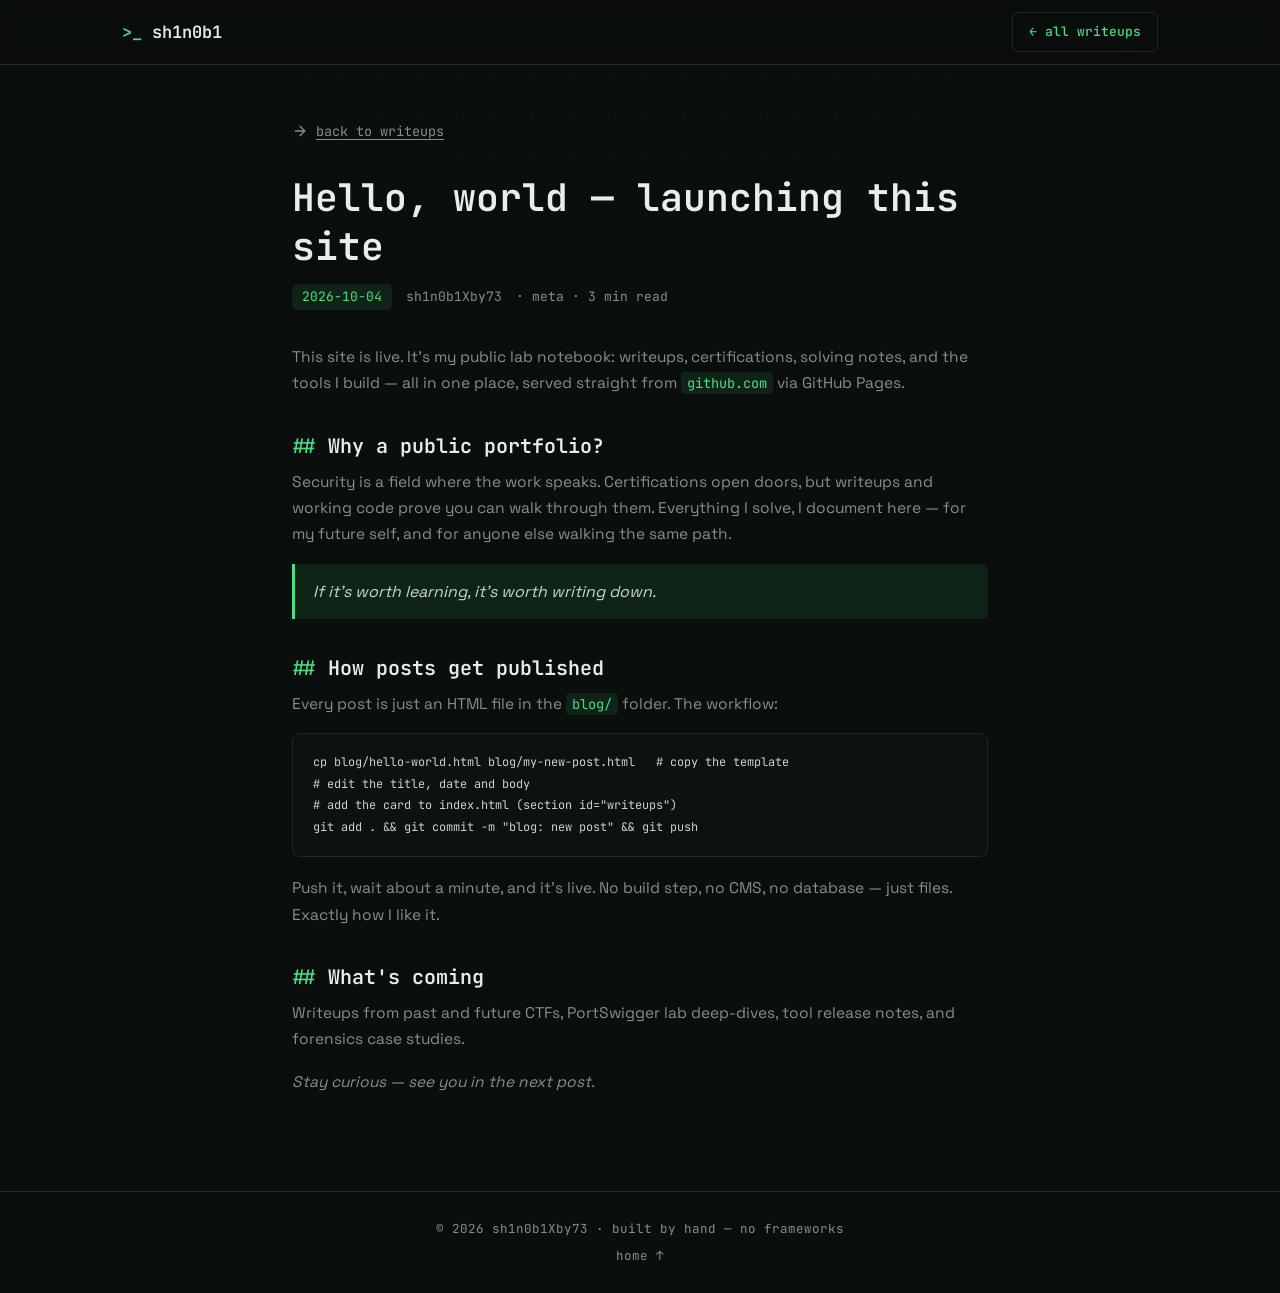
==== commit a1c50eb7: "Rebuild: handcrafted security-themed portfolio per spec - Dark theme, thin borders, subtle grid text" ====
--- a/blog/hello-world.html
+++ b/blog/hello-world.html
@@ -3,61 +3,86 @@
 <head>
   <meta charset="UTF-8">
   <meta name="viewport" content="width=device-width, initial-scale=1.0">
-  <meta name="theme-color" content="#0e0e0e">
+  <meta name="theme-color" content="#0a0e0c">
+
+  <!-- SEO -->
   <title>Hello, world — launching this site | sh1n0b1Xby73</title>
-  <meta name="description" content="How this portfolio works and how posts get published.">
-  <link rel="icon" type="image/svg+xml" href="data:image/svg+xml,%3Csvg xmlns='http://www.w3.org/2000/svg' viewBox='0 0 100 100'%3E%3Cpath d='M50 8 90 24v26c0 22-17 37-40 42C27 87 10 72 10 50V24z' fill='none' stroke='%232cd626' stroke-width='8'/%3E%3Cpath d='M36 50l10 10 20-22' fill='none' stroke='%232cd626' stroke-width='8' stroke-linecap='round'/%3E%3C/svg%3E">
+  <meta name="description" content="Why I'm building a public portfolio and how posts get published on it.">
+  <meta property="og:type" content="article">
+  <meta property="og:title" content="Hello, world — launching this site">
+  <meta property="og:description" content="Why I'm building a public portfolio and how posts get published on it.">
+
+  <link rel="icon" type="image/svg+xml" href="data:image/svg+xml,%3Csvg xmlns='http://www.w3.org/2000/svg' viewBox='0 0 100 100'%3E%3Crect width='100' height='100' rx='14' fill='%230a0e0c'/%3E%3Ctext x='24' y='68' font-size='44' fill='%234ade80' font-family='monospace'%3E%3E_%3C/text%3E%3C/svg%3E">
   <link rel="preconnect" href="https://fonts.googleapis.com">
   <link rel="preconnect" href="https://fonts.gstatic.com" crossorigin>
-  <link href="https://fonts.googleapis.com/css2?family=Poppins:wght@300;400;500;600;700&display=swap" rel="stylesheet">
+  <link href="https://fonts.googleapis.com/css2?family=JetBrains+Mono:wght@400;500;600;700&family=Space+Grotesk:wght@400;500;600;700&display=swap" rel="stylesheet">
   <link rel="stylesheet" href="../style.css">
 </head>
 <body>
 
-<nav class="navbar">
+<a class="skip-link" href="#post">Skip to content</a>
+
+<!-- minimal navbar for post pages -->
+<nav class="navbar" aria-label="Primary">
   <div class="nav-inner">
-    <a href="../index.html" class="logo">sh1n0b1<span>Xby73</span></a>
+    <a href="../index.html" class="logo"><span class="prompt">&gt;_</span> sh1n0b1</a>
+    <a href="../index.html#writeups" class="btn ghost" style="padding:8px 16px;font-size:13px">← all writeups</a>
   </div>
 </nav>
 
-<article class="post-wrap">
-  <a class="back" href="../index.html">
-    <svg class="icon" viewBox="0 0 24 24"><line x1="5" y1="12" x2="19" y2="12"/><polyline points="12 5 19 12 12 19"/></svg>
-    Back to portfolio
-  </a>
-  <h1>Hello, world — launching this site</h1>
-  <span class="post-date">2026-10-04</span>
+<main id="post">
+  <article class="post">
+    <a class="back" href="../index.html#writeups">
+      <svg class="icon" viewBox="0 0 24 24"><line x1="5" y1="12" x2="19" y2="12"/><polyline points="12 5 19 12 12 19"/></svg>
+      back to writeups
+    </a>
 
-  <p>This site is live. It's my public lab notebook: certifications, CTF writeups,
-  solving notes, and the tools I build — all in one place, served straight from
-  <code>github.com</code> via GitHub Pages.</p>
+    <h1>Hello, world — launching this site</h1>
+    <div class="post-meta">
+      <span class="date-chip">2026-10-04</span>
+      <span>sh1n0b1Xby73</span>
+      <span>· meta · 3 min read</span>
+    </div>
 
-  <h2>Why a public portfolio?</h2>
-  <p>Security is a field where the work speaks. Certifications open doors, but
-  writeups and working code prove you can walk through them. Everything I solve,
-  I document here — for my future self, and for anyone else walking the same path.</p>
+    <p>This site is live. It's my public lab notebook: writeups, certifications,
+    solving notes, and the tools I build — all in one place, served straight from
+    <code>github.com</code> via GitHub Pages.</p>
 
-  <h2>How posts get published</h2>
-  <p>Every post is just an HTML file in the <code>blog/</code> folder. The workflow:</p>
-  <pre><code>cp blog/hello-world.html blog/my-new-post.html   # copy the template
+    <h2>Why a public portfolio?</h2>
+    <p>Security is a field where the work speaks. Certifications open doors, but
+    writeups and working code prove you can walk through them. Everything I solve,
+    I document here — for my future self, and for anyone else walking the same path.</p>
+
+    <blockquote>
+      If it's worth learning, it's worth writing down.
+    </blockquote>
+
+    <h2>How posts get published</h2>
+    <p>Every post is just an HTML file in the <code>blog/</code> folder. The workflow:</p>
+    <pre><code>cp blog/hello-world.html blog/my-new-post.html   # copy the template
 # edit the title, date and body
-# add the card to index.html (section id="blog")
+# add the card to index.html (section id="writeups")
 git add . &amp;&amp; git commit -m "blog: new post" &amp;&amp; git push</code></pre>
-  <p>Push it, wait about a minute, and it's live. No build step, no CMS, no database —
-  just files. Exactly how I like it.</p>
+    <p>Push it, wait about a minute, and it's live. No build step, no CMS, no database —
+    just files. Exactly how I like it.</p>
 
-  <h2>What's coming</h2>
-  <p>Writeups from past and future CTFs, PortSwigger lab deep-dives, tool release
-  notes, and forensics case studies. If it's worth learning, it's worth writing down.</p>
+    <h2>What's coming</h2>
+    <p>Writeups from past and future CTFs, PortSwigger lab deep-dives, tool release
+    notes, and forensics case studies.</p>
 
-  <p><em>Stay curious — see you in the next post.</em></p>
-</article>
+    <p><em>Stay curious — see you in the next post.</em></p>
+  </article>
+</main>
 
 <footer>
   <div class="container">
-    © 2026 sh1n0b1Xby73 · Built with <span class="heart">♥</span> and plain HTML/CSS
+    <span>© <span id="year">2026</span> sh1n0b1Xby73 · built by hand — no frameworks</span>
+    <a href="../index.html#top">home ↑</a>
   </div>
 </footer>
 
+<script>
+  document.getElementById("year").textContent = new Date().getFullYear();
+</script>
 </body>
 </html>
--- a/style.css
+++ b/style.css
@@ -1,37 +1,33 @@
 /* ============================================================
-   Portfolio — clean modern theme
-   Dark neumorphic cards · Poppins · green accent
+   sh1n0b1Xby73 — portfolio stylesheet
+   Handcrafted security theme: dark, thin borders, mono headings,
+   terminal-green accent. No frameworks, no heavy shadows.
+
+   HOW TO EDIT:
+   - Colors & fonts: change the :root variables below.
+   - Each section of this file is labeled with a comment banner.
    ============================================================ */
 
+/* ---------- theme tokens ---------- */
 :root {
-  --bg:        #0e0e0e;
-  --surface:   #161616;
-  --text:      #e6e6e6;
-  --text-2:    #999999;
-  --heading:   #ffffff;
-  --accent:    #2cd626;
-  --accent-dim:rgba(44, 214, 38, .12);
-  --border:    rgba(255, 255, 255, .08);
-  --shadow:    0.5rem 0.5rem 1rem rgba(0, 0, 0, .55), -0.5rem -0.5rem 1rem rgba(255, 255, 255, .035);
-  --shadow-sm: 0.25rem 0.25rem 0.6rem rgba(0, 0, 0, .45), -0.25rem -0.25rem 0.6rem rgba(255, 255, 255, .03);
-  --shadow-inset: inset 0.3rem 0.3rem 0.6rem rgba(0, 0, 0, .5), inset -0.3rem -0.3rem 0.6rem rgba(255, 255, 255, .03);
-  --font: "Poppins", "Segoe UI", system-ui, -apple-system, sans-serif;
-}
-
-body.light {
-  --bg:        #eef1f6;
-  --surface:   #eef1f6;
-  --text:      #4a4a4a;
-  --text-2:    #7d7d7d;
-  --heading:   #222222;
-  --accent:    #1f9e1c;
-  --accent-dim:rgba(31, 158, 28, .10);
-  --border:    rgba(0, 0, 0, .08);
-  --shadow:    0.5rem 0.5rem 1rem rgba(190, 195, 210, .7), -0.5rem -0.5rem 1rem #ffffff;
-  --shadow-sm: 0.25rem 0.25rem 0.6rem rgba(190, 195, 210, .6), -0.25rem -0.25rem 0.6rem #ffffff;
-  --shadow-inset: inset 0.3rem 0.3rem 0.6rem rgba(190, 195, 210, .7), inset -0.3rem -0.3rem 0.6rem #ffffff;
-}
-
+  --bg:        #0a0e0c;   /* page background            */
+  --bg-2:      #0d1210;   /* alt background (bands)     */
+  --card:      #101613;   /* card / panel background    */
+  --border:    #1e2a24;   /* thin borders               */
+  --text:      #c9d4cd;   /* body text                  */
+  --muted:     #849187;   /* secondary text             */
+  --heading:   #e8efe9;   /* headings                   */
+  --accent:    #4ade80;   /* terminal green             */
+  --accent-2:  #e8b454;   /* amber (sparing use)        */
+  --accent-dim: rgba(74, 222, 128, .10);
+
+  --mono: "JetBrains Mono", ui-monospace, "Cascadia Mono", "DejaVu Sans Mono", Menlo, Consolas, monospace;
+  --sans: "Space Grotesk", "Segoe UI", system-ui, -apple-system, sans-serif;
+
+  --radius: 8px;
+}
+
+/* ---------- reset & base ---------- */
 * { margin: 0; padding: 0; box-sizing: border-box; }
 
 html { scroll-behavior: smooth; }
@@ -39,28 +35,83 @@
 body {
   background: var(--bg);
   color: var(--text);
-  font-family: var(--font);
+  font-family: var(--sans);
   font-size: 16px;
   line-height: 1.7;
-  transition: background .3s, color .3s;
   -webkit-text-size-adjust: 100%;
 }
 
-::selection { background: var(--accent); color: #fff; }
+/* faint grid texture — gives the handcrafted feel without noise */
+body::before {
+  content: "";
+  position: fixed;
+  inset: 0;
+  z-index: -1;
+  pointer-events: none;
+  background-image:
+    linear-gradient(rgba(74, 222, 128, .025) 1px, transparent 1px),
+    linear-gradient(90deg, rgba(74, 222, 128, .025) 1px, transparent 1px);
+  background-size: 38px 38px;
+  -webkit-mask-image: radial-gradient(ellipse 90% 60% at 50% 0%, #000 25%, transparent 80%);
+          mask-image: radial-gradient(ellipse 90% 60% at 50% 0%, #000 25%, transparent 80%);
+}
+
+::selection { background: var(--accent); color: #04150a; }
 
 img { max-width: 100%; display: block; }
 
 a { color: var(--accent); text-decoration: none; }
-a:hover { opacity: .85; }
-
-.container { max-width: 1100px; margin: 0 auto; padding: 0 22px; }
-
-/* ---------- reveal on scroll ---------- */
-.reveal { opacity: 0; transform: translateY(26px); transition: opacity .6s ease, transform .6s ease; }
+a:hover { text-decoration: underline; text-underline-offset: 3px; }
+
+h1, h2, h3, h4 { font-family: var(--mono); color: var(--heading); font-weight: 600; line-height: 1.3; }
+
+code {
+  font-family: var(--mono);
+  font-size: .88em;
+  background: var(--accent-dim);
+  color: var(--accent);
+  padding: 2px 6px;
+  border-radius: 4px;
+}
+
+:focus-visible {
+  outline: 2px solid var(--accent);
+  outline-offset: 3px;
+  border-radius: 2px;
+}
+
+/* skip link for keyboard users */
+.skip-link {
+  position: absolute;
+  left: -9999px;
+  top: 0;
+  background: var(--accent);
+  color: #04150a;
+  padding: 10px 16px;
+  z-index: 200;
+  font-weight: 600;
+}
+.skip-link:focus { left: 12px; top: 12px; }
+
+.container { max-width: 1080px; margin: 0 auto; padding: 0 22px; }
+
+/* sections offset below the sticky navbar when linked to */
+section[id] { scroll-margin-top: 76px; }
+
+/* ---------- scroll reveal ---------- */
+.reveal { opacity: 0; transform: translateY(22px); transition: opacity .55s ease, transform .55s ease; }
 .reveal.visible { opacity: 1; transform: none; }
 
 /* ---------- icons ---------- */
-.icon { width: 20px; height: 20px; stroke: currentColor; fill: none; stroke-width: 2; stroke-linecap: round; stroke-linejoin: round; flex-shrink: 0; }
+.icon {
+  width: 20px; height: 20px;
+  stroke: currentColor;
+  fill: none;
+  stroke-width: 2;
+  stroke-linecap: round;
+  stroke-linejoin: round;
+  flex-shrink: 0;
+}
 .icon.filled { fill: currentColor; stroke: none; }
 
 /* ---------- navbar ---------- */
@@ -68,15 +119,15 @@
   position: fixed;
   top: 0; left: 0; right: 0;
   z-index: 100;
-  background: color-mix(in srgb, var(--bg) 82%, transparent);
-  backdrop-filter: blur(12px);
-  -webkit-backdrop-filter: blur(12px);
+  background: rgba(10, 14, 12, .88);
   border-bottom: 1px solid var(--border);
-  transition: background .3s;
+}
+@supports (backdrop-filter: blur(8px)) {
+  .navbar { background: rgba(10, 14, 12, .78); backdrop-filter: blur(8px); -webkit-backdrop-filter: blur(8px); }
 }
 
 .nav-inner {
-  max-width: 1100px;
+  max-width: 1080px;
   margin: 0 auto;
   padding: 0 22px;
   height: 64px;
@@ -86,432 +137,514 @@
   gap: 16px;
 }
 
-.logo { font-size: 20px; font-weight: 600; color: var(--heading); }
-.logo span { color: var(--accent); }
-
-.nav-links { display: flex; gap: 26px; list-style: none; }
+.logo { font-family: var(--mono); font-size: 17px; font-weight: 600; color: var(--heading); }
+.logo:hover { text-decoration: none; }
+.logo .prompt { color: var(--accent); }
+
+.nav-links { display: flex; gap: 24px; list-style: none; }
 .nav-links a {
-  color: var(--text);
-  font-size: 14px;
-  font-weight: 500;
-  position: relative;
-  padding: 4px 0;
-}
-.nav-links a:hover { color: var(--accent); opacity: 1; }
+  font-family: var(--mono);
+  font-size: 13.5px;
+  color: var(--muted);
+}
+.nav-links a:hover { color: var(--accent); text-decoration: none; }
 .nav-links a.active { color: var(--accent); }
-.nav-links a::after {
-  content: "";
-  position: absolute;
-  left: 0; bottom: -2px;
-  width: 0; height: 2px;
-  background: var(--accent);
-  transition: width .25s;
-}
-.nav-links a:hover::after, .nav-links a.active::after { width: 100%; }
-
-.nav-actions { display: flex; align-items: center; gap: 14px; }
-
-.icon-btn {
-  display: inline-flex;
+.nav-links a .num { color: var(--accent); opacity: .8; font-size: 12px; margin-right: 2px; }
+
+.nav-toggle {
+  display: none;
+  background: none;
+  border: 1px solid var(--border);
+  border-radius: 6px;
+  color: var(--accent);
+  width: 40px; height: 38px;
+  cursor: pointer;
   align-items: center;
   justify-content: center;
-  width: 38px; height: 38px;
-  border-radius: 50%;
-  color: var(--text);
-  background: var(--surface);
-  box-shadow: var(--shadow-sm);
-  border: none;
-  cursor: pointer;
-  transition: transform .2s, color .2s;
-}
-.icon-btn:hover { color: var(--accent); transform: scale(1.06); }
-
-.nav-toggle { display: none; }
+}
+.nav-toggle .icon { width: 22px; height: 22px; }
 
 /* ---------- hero ---------- */
 .hero {
   min-height: 100vh;
   display: flex;
   align-items: center;
-  text-align: center;
-  padding: 110px 0 60px;
-}
-
-.hero .avatar {
-  width: 110px; height: 110px;
-  margin: 0 auto 26px;
-  border-radius: 50%;
-  background: var(--surface);
-  box-shadow: var(--shadow);
-  display: flex;
-  align-items: center;
-  justify-content: center;
+  padding: 110px 0 70px;
+  position: relative;
+}
+
+.hero .prompt-line {
+  font-family: var(--mono);
   color: var(--accent);
-  font-size: 40px;
-  font-weight: 600;
-}
-
-.hero .hi { font-size: 18px; color: var(--text-2); margin-bottom: 6px; }
+  font-size: 15px;
+  margin-bottom: 18px;
+}
+.hero .prompt-line .cursor {
+  display: inline-block;
+  width: .6em; height: 1.05em;
+  background: var(--accent);
+  vertical-align: -0.18em;
+  margin-left: 6px;
+  animation: blink 1.1s steps(1) infinite;
+}
+@keyframes blink { 50% { opacity: 0; } }
 
 .hero h1 {
-  font-size: clamp(34px, 6vw, 56px);
-  font-weight: 700;
+  font-size: clamp(40px, 8vw, 74px);
+  margin-bottom: 8px;
+  letter-spacing: -1px;
+}
+.hero h1 .accent { color: var(--accent); }
+
+.hero .title {
+  font-family: var(--mono);
+  font-size: clamp(14px, 2.2vw, 17px);
   color: var(--heading);
-  line-height: 1.2;
-  margin-bottom: 10px;
-}
-.hero h1 .accent { color: var(--accent); }
-
-.hero .typed {
-  font-size: clamp(16px, 2.4vw, 21px);
-  font-weight: 500;
-  color: var(--text);
-  min-height: 1.6em;
-  margin-bottom: 18px;
-}
-.hero .typed .caret {
-  display: inline-block;
-  width: 2px; height: 1.1em;
-  background: var(--accent);
-  vertical-align: -0.15em;
-  margin-left: 3px;
-  animation: blink 1s steps(1) infinite;
-}
-@keyframes blink { 50% { opacity: 0; } }
-
-.hero .sub {
+  margin-bottom: 20px;
+}
+.hero .title .sep { color: var(--accent); padding: 0 8px; }
+
+.hero .tagline {
   max-width: 560px;
-  margin: 0 auto 28px;
-  color: var(--text-2);
-  font-size: 15px;
-}
-
-.hero-btns { display: flex; gap: 16px; justify-content: center; flex-wrap: wrap; margin-bottom: 30px; }
+  color: var(--muted);
+  margin-bottom: 34px;
+  font-size: 15.5px;
+}
+
+.hero-btns { display: flex; gap: 14px; flex-wrap: wrap; margin-bottom: 38px; }
 
 .btn {
   display: inline-flex;
   align-items: center;
-  gap: 8px;
-  padding: 12px 26px;
-  border-radius: 999px;
-  font-size: 15px;
+  gap: 9px;
+  font-family: var(--mono);
+  font-size: 14px;
   font-weight: 500;
-  transition: transform .2s, box-shadow .2s;
-}
-.btn:hover { transform: translateY(-2px); }
-.btn.primary { background: var(--accent); color: #fff; box-shadow: 0 8px 22px rgba(44, 214, 38, .35); }
-body.light .btn.primary { box-shadow: 0 8px 22px rgba(31, 158, 28, .3); }
-.btn.ghost {
-  color: var(--heading);
-  background: var(--surface);
-  box-shadow: var(--shadow-sm);
-}
-
-.socials { display: flex; gap: 14px; justify-content: center; }
+  padding: 12px 22px;
+  border-radius: 6px;
+  transition: transform .18s, background .18s, border-color .18s, box-shadow .18s;
+}
+.btn:hover { text-decoration: none; }
+.btn.primary { background: var(--accent); color: #04150a; border: 1px solid var(--accent); }
+.btn.primary:hover { transform: translateY(-2px); box-shadow: 0 10px 26px rgba(74, 222, 128, .25); }
+.btn.ghost { color: var(--accent); border: 1px solid var(--border); }
+.btn.ghost:hover { border-color: var(--accent); background: var(--accent-dim); transform: translateY(-2px); }
+
+.socials { display: flex; gap: 12px; }
 .socials a {
   display: inline-flex;
   align-items: center;
   justify-content: center;
-  width: 44px; height: 44px;
-  border-radius: 50%;
-  color: var(--text);
-  background: var(--surface);
-  box-shadow: var(--shadow-sm);
-  transition: transform .2s, color .2s;
-}
-.socials a:hover { color: var(--accent); transform: translateY(-3px); opacity: 1; }
-
-.scroll-down {
+  width: 42px; height: 42px;
+  border: 1px solid var(--border);
+  border-radius: 6px;
+  color: var(--muted);
+  transition: color .18s, border-color .18s, transform .18s;
+}
+.socials a:hover { color: var(--accent); border-color: var(--accent); transform: translateY(-2px); text-decoration: none; }
+
+.scroll-hint {
   position: absolute;
-  bottom: 26px; left: 50%;
+  bottom: 28px; left: 50%;
   transform: translateX(-50%);
-  color: var(--text-2);
-  animation: float 2s ease-in-out infinite;
-}
-@keyframes float { 50% { transform: translate(-50%, 8px); } }
-
-/* ---------- sections ---------- */
-section { padding: 90px 0; }
-
-.sec-head { text-align: center; max-width: 620px; margin: 0 auto 52px; }
-.sec-tag {
-  display: inline-block;
-  font-size: 13px;
-  font-weight: 600;
-  letter-spacing: 2px;
-  text-transform: uppercase;
-  color: var(--accent);
-  background: var(--accent-dim);
-  padding: 5px 16px;
-  border-radius: 999px;
-  margin-bottom: 14px;
-}
-.sec-head h2 { font-size: clamp(26px, 4vw, 36px); font-weight: 700; color: var(--heading); margin-bottom: 12px; }
-.sec-head p { color: var(--text-2); font-size: 15px; }
+  color: var(--muted);
+  font-family: var(--mono);
+  font-size: 12px;
+  animation: float 2.4s ease-in-out infinite;
+}
+.scroll-hint:hover { text-decoration: none; color: var(--accent); }
+@keyframes float { 50% { transform: translate(-50%, 7px); } }
+
+/* ---------- sections & headers ---------- */
+section { padding: 96px 0; }
+section.alt { background: var(--bg-2); border-top: 1px solid var(--border); border-bottom: 1px solid var(--border); }
+
+.sec-head { display: flex; align-items: baseline; gap: 14px; margin-bottom: 46px; }
+.sec-head .num { font-family: var(--mono); color: var(--accent); font-size: 16px; }
+.sec-head h2 { font-size: clamp(24px, 4vw, 30px); white-space: nowrap; }
+.sec-head .line { flex-grow: 1; height: 1px; background: var(--border); min-width: 30px; transform: translateY(-4px); }
+
+.sec-sub { color: var(--muted); font-size: 15px; max-width: 620px; margin: -28px 0 44px; }
 
 /* ---------- about ---------- */
 .about-grid {
   display: grid;
-  grid-template-columns: 1.15fr .85fr;
-  gap: 44px;
+  grid-template-columns: 1.25fr .85fr;
+  gap: 48px;
   align-items: start;
 }
-.about-text p { color: var(--text-2); margin-bottom: 16px; font-size: 15px; }
-.about-text strong { color: var(--heading); font-weight: 600; }
-
-.stats {
-  display: grid;
-  grid-template-columns: 1fr 1fr;
-  gap: 18px;
-}
-.stat {
-  background: var(--surface);
-  box-shadow: var(--shadow-sm);
-  border-radius: 18px;
-  padding: 24px 16px;
-  text-align: center;
-}
-.stat .num { font-size: 30px; font-weight: 700; color: var(--accent); line-height: 1.2; }
-.stat .lbl { font-size: 13px; color: var(--text-2); margin-top: 4px; }
-
-/* ---------- cards (certs / writeups / projects / blog) ---------- */
-.grid-3 {
-  display: grid;
-  grid-template-columns: repeat(3, 1fr);
-  gap: 24px;
-}
-.grid-4 {
-  display: grid;
-  grid-template-columns: repeat(4, 1fr);
-  gap: 24px;
-}
-
-.box {
-  background: var(--surface);
-  border-radius: 18px;
-  box-shadow: var(--shadow-sm);
-  padding: 26px 24px;
-  transition: transform .25s, box-shadow .25s;
-  display: flex;
-  flex-direction: column;
-}
-.box:hover { transform: translateY(-6px); box-shadow: var(--shadow); }
-
-.box .box-icon {
-  width: 52px; height: 52px;
-  border-radius: 14px;
-  display: flex;
-  align-items: center;
-  justify-content: center;
-  color: var(--accent);
-  background: var(--accent-dim);
-  margin-bottom: 18px;
-}
-.box .box-icon .icon { width: 24px; height: 24px; }
-
-.box h3 { font-size: 17px; font-weight: 600; color: var(--heading); margin-bottom: 8px; }
-.box p { font-size: 14px; color: var(--text-2); flex-grow: 1; }
-
-.box .box-foot {
-  margin-top: 16px;
-  display: flex;
-  align-items: center;
-  justify-content: space-between;
+.about-text p { color: var(--muted); margin-bottom: 15px; font-size: 15.5px; }
+.about-text strong { color: var(--text); font-weight: 600; }
+
+.status-box {
+  background: var(--card);
+  border: 1px solid var(--border);
+  border-radius: var(--radius);
+  padding: 20px 22px;
+  font-family: var(--mono);
+  font-size: 13.5px;
+  line-height: 2.1;
+}
+.status-box .bar {
+  display: flex;
+  gap: 8px;
+  color: var(--muted);
+  border-bottom: 1px solid var(--border);
+  margin-bottom: 12px;
+  padding-bottom: 6px;
+}
+.status-box .bar .dot { width: 10px; height: 10px; border-radius: 50%; margin-top: 9px; }
+.status-box .row { display: flex; gap: 10px; flex-wrap: wrap; }
+.status-box .k { color: var(--accent); flex-shrink: 0; }
+.status-box .v { color: var(--text); word-break: break-word; }
+
+/* ---------- skills ---------- */
+.skill-group { margin-bottom: 34px; }
+.skill-group:last-child { margin-bottom: 0; }
+.skill-group h3 {
+  font-size: 14.5px;
+  color: var(--heading);
+  margin-bottom: 14px;
+  display: flex;
+  align-items: center;
   gap: 10px;
+}
+.skill-group h3::before { content: ">_"; color: var(--accent); font-size: 13px; }
+
+.tags { display: flex; flex-wrap: wrap; gap: 10px; }
+.tag {
+  font-family: var(--mono);
   font-size: 13px;
-}
-.chip {
-  font-size: 12px;
-  font-weight: 500;
-  color: var(--text-2);
-  background: var(--accent-dim);
-  color: var(--accent);
-  padding: 3px 11px;
-  border-radius: 999px;
-}
-.chip.neutral { background: var(--bg); color: var(--text-2); }
-
-.box .arrow { color: var(--accent); display: inline-flex; }
-.box .arrow .icon { width: 17px; height: 17px; }
-
-/* cert card variant */
-.cert-img {
-  border-radius: 12px;
-  overflow: hidden;
-  margin-bottom: 18px;
-  box-shadow: var(--shadow-inset);
-  aspect-ratio: 3 / 2;
-  background: var(--bg);
-  display: flex;
-  align-items: center;
-  justify-content: center;
-  color: var(--text-2);
-}
-.cert-img img { width: 100%; height: 100%; object-fit: cover; }
-.cert-issuer { font-size: 12.5px; color: var(--text-2); margin-top: 10px; }
-
-/* ---------- skills ---------- */
-.skills-grid {
-  display: grid;
-  grid-template-columns: 1fr 1fr;
-  gap: 26px 46px;
-  max-width: 860px;
-  margin: 0 auto;
-}
-.skill .skill-top {
-  display: flex;
-  justify-content: space-between;
-  font-size: 15px;
-  font-weight: 500;
-  color: var(--heading);
-  margin-bottom: 10px;
-}
-.skill .pct { color: var(--accent); font-weight: 600; }
-.skill .track {
-  height: 10px;
-  border-radius: 999px;
-  background: var(--bg);
-  box-shadow: var(--shadow-inset);
-  overflow: hidden;
-}
-.skill .fill {
-  height: 100%;
-  width: 0;
-  border-radius: 999px;
-  background: linear-gradient(90deg, #1f9e1c, var(--accent));
-  transition: width 1.1s cubic-bezier(.22,.9,.35,1);
-}
-
-/* ---------- timeline ---------- */
+  color: var(--text);
+  background: var(--card);
+  border: 1px solid var(--border);
+  border-radius: 6px;
+  padding: 7px 14px;
+  transition: border-color .18s, color .18s, transform .18s;
+}
+.tag:hover { border-color: var(--accent); color: var(--accent); transform: translateY(-2px); }
+
+/* ---------- timeline (experience & education) ---------- */
 .timeline {
   position: relative;
-  max-width: 760px;
-  margin: 0 auto;
-  padding-left: 34px;
+  max-width: 780px;
+  padding-left: 30px;
 }
 .timeline::before {
   content: "";
   position: absolute;
-  left: 9px; top: 6px; bottom: 6px;
-  width: 2px;
+  left: 8px; top: 8px; bottom: 8px;
+  width: 1px;
   background: var(--border);
 }
-.t-item { position: relative; padding-bottom: 40px; }
+.t-item { position: relative; padding: 0 0 38px 18px; }
 .t-item:last-child { padding-bottom: 0; }
 .t-item::before {
   content: "";
   position: absolute;
-  left: -31px; top: 7px;
-  width: 14px; height: 14px;
+  left: -26px; top: 9px;
+  width: 9px; height: 9px;
   border-radius: 50%;
-  background: var(--accent);
-  box-shadow: 0 0 0 5px var(--accent-dim);
-}
-.t-date {
+  background: var(--bg);
+  border: 2px solid var(--accent);
+}
+.t-item .t-date {
   display: inline-block;
+  font-family: var(--mono);
   font-size: 12.5px;
-  font-weight: 600;
   color: var(--accent);
   background: var(--accent-dim);
-  padding: 3px 12px;
-  border-radius: 999px;
-  margin-bottom: 8px;
-}
-.t-item h3 { font-size: 17px; font-weight: 600; color: var(--heading); margin-bottom: 4px; }
-.t-item .t-sub { font-size: 14px; color: var(--text-2); }
-.t-item p { font-size: 14px; color: var(--text-2); margin-top: 6px; }
+  border-radius: 5px;
+  padding: 2px 10px;
+  margin-bottom: 9px;
+}
+.t-item h3 { font-size: 16.5px; margin-bottom: 3px; }
+.t-item .t-sub { font-family: var(--mono); font-size: 13px; color: var(--muted); margin-bottom: 6px; }
+.t-item p { font-size: 14.5px; color: var(--muted); }
+
+/* ---------- cards (certs / posts) ---------- */
+.grid { display: grid; grid-template-columns: repeat(3, 1fr); gap: 20px; }
+.grid.cols-2 { grid-template-columns: repeat(2, 1fr); }
+
+.card {
+  background: var(--card);
+  border: 1px solid var(--border);
+  border-radius: var(--radius);
+  padding: 24px 22px;
+  display: flex;
+  flex-direction: column;
+  transition: transform .2s, border-color .2s, box-shadow .2s;
+}
+.card:hover {
+  transform: translateY(-4px);
+  border-color: rgba(74, 222, 128, .45);
+  box-shadow: 0 14px 34px rgba(0, 0, 0, .35);
+}
+
+.card .card-icon {
+  width: 44px; height: 44px;
+  border: 1px solid var(--border);
+  border-radius: 8px;
+  display: flex;
+  align-items: center;
+  justify-content: center;
+  color: var(--accent);
+  margin-bottom: 18px;
+}
+.card h3 { font-size: 15.5px; margin-bottom: 8px; }
+.card h3 a { color: var(--heading); }
+.card h3 a:hover { color: var(--accent); text-decoration: none; }
+.card p { font-size: 14px; color: var(--muted); flex-grow: 1; }
+
+.card .card-meta {
+  margin-top: 18px;
+  padding-top: 12px;
+  border-top: 1px solid var(--border);
+  display: flex;
+  align-items: center;
+  justify-content: space-between;
+  gap: 10px;
+  font-family: var(--mono);
+  font-size: 12.5px;
+  color: var(--muted);
+}
+.card .card-meta .read-more { color: var(--accent); display: inline-flex; align-items: center; gap: 6px; }
+.card .card-meta .read-more:hover { text-decoration: underline; text-underline-offset: 3px; }
+.card .card-meta .read-more .icon { width: 15px; height: 15px; }
+
+/* certificate image variant (un-comment the example in index.html) */
+.cert-img {
+  border-radius: 6px;
+  overflow: hidden;
+  margin-bottom: 16px;
+  aspect-ratio: 3 / 2;
+  background: var(--bg-2);
+  border: 1px solid var(--border);
+}
+.cert-img img { width: 100%; height: 100%; object-fit: cover; }
+
+/* ---------- featured writeup ---------- */
+.featured {
+  display: grid;
+  grid-template-columns: 1.4fr 1fr;
+  gap: 0;
+  background: var(--card);
+  border: 1px solid var(--border);
+  border-radius: var(--radius);
+  overflow: hidden;
+  margin-bottom: 24px;
+  transition: border-color .2s, transform .2s;
+}
+.featured:hover { border-color: rgba(74, 222, 128, .45); transform: translateY(-3px); }
+.featured .f-body { padding: 30px 28px; }
+.featured .f-aside {
+  border-left: 1px solid var(--border);
+  padding: 30px 28px;
+  display: flex;
+  flex-direction: column;
+  justify-content: center;
+  background: var(--bg-2);
+}
+.featured .flag {
+  display: inline-block;
+  font-family: var(--mono);
+  font-size: 12px;
+  letter-spacing: 1.5px;
+  text-transform: uppercase;
+  color: #04150a;
+  background: var(--accent);
+  border-radius: 5px;
+  padding: 3px 10px;
+  margin-bottom: 14px;
+}
+.featured h3 { font-size: 20px; margin-bottom: 8px; }
+.featured h3 a { color: var(--heading); }
+.featured h3 a:hover { color: var(--accent); text-decoration: none; }
+.featured p { color: var(--muted); font-size: 14.5px; margin-bottom: 18px; }
+.featured .f-meta {
+  font-family: var(--mono);
+  font-size: 12.5px;
+  color: var(--muted);
+  display: flex;
+  gap: 16px;
+  flex-wrap: wrap;
+}
+.f-aside h4 { font-size: 14px; color: var(--heading); margin-bottom: 10px; }
+.f-aside ul { list-style: none; }
+.f-aside li {
+  font-family: var(--mono);
+  font-size: 13px;
+  color: var(--muted);
+  padding: 5px 0;
+  border-bottom: 1px dashed var(--border);
+  display: flex;
+  gap: 8px;
+}
+.f-aside li:last-child { border-bottom: none; }
+.f-aside li::before { content: "▸"; color: var(--accent); }
 
 /* ---------- contact ---------- */
-.contact-box {
-  background: var(--surface);
-  box-shadow: var(--shadow);
-  border-radius: 22px;
-  max-width: 640px;
-  margin: 0 auto;
-  padding: 48px 34px;
-  text-align: center;
-}
-.contact-box h3 { font-size: 24px; font-weight: 700; color: var(--heading); margin-bottom: 10px; }
-.contact-box > p { color: var(--text-2); font-size: 15px; margin-bottom: 26px; }
-.contact-links { display: flex; gap: 14px; justify-content: center; flex-wrap: wrap; margin-top: 26px; }
+.contact-grid {
+  display: grid;
+  grid-template-columns: 1fr 1fr;
+  gap: 44px;
+  align-items: start;
+}
+.contact-info h3 { font-size: 17px; margin-bottom: 12px; }
+.contact-info p { color: var(--muted); font-size: 15px; margin-bottom: 22px; }
+.contact-links { display: flex; flex-direction: column; gap: 12px; }
+.contact-links a {
+  display: inline-flex;
+  align-items: center;
+  gap: 10px;
+  color: var(--text);
+  font-family: var(--mono);
+  font-size: 14px;
+}
+.contact-links a:hover { color: var(--accent); }
+.contact-links a .icon { color: var(--accent); width: 17px; height: 17px; }
+
+.contact-form label {
+  display: block;
+  font-family: var(--mono);
+  font-size: 13px;
+  color: var(--heading);
+  margin-bottom: 16px;
+}
+.contact-form input,
+.contact-form textarea {
+  width: 100%;
+  margin-top: 7px;
+  background: var(--bg-2);
+  border: 1px solid var(--border);
+  border-radius: 6px;
+  color: var(--text);
+  font-family: var(--sans);
+  font-size: 14.5px;
+  padding: 11px 13px;
+  transition: border-color .18s;
+}
+.contact-form input:focus,
+.contact-form textarea:focus {
+  outline: none;
+  border-color: var(--accent);
+}
+.contact-form textarea { resize: vertical; min-height: 110px; }
+.contact-form .hint { font-size: 12px; color: var(--muted); font-family: var(--sans); margin-top: 8px; }
 
 /* ---------- footer ---------- */
 footer {
   border-top: 1px solid var(--border);
-  padding: 28px 0;
+  padding: 26px 0;
   text-align: center;
-  color: var(--text-2);
+}
+footer .container {
+  display: flex;
+  flex-direction: column;
+  gap: 6px;
+  align-items: center;
+  font-family: var(--mono);
+  font-size: 12.5px;
+  color: var(--muted);
+}
+footer a { color: var(--muted); }
+footer a:hover { color: var(--accent); }
+
+/* ---------- blog post pages ---------- */
+.post {
+  max-width: 740px;
+  margin: 0 auto;
+  padding: 120px 22px 80px;
+}
+.post .back {
+  display: inline-flex;
+  align-items: center;
+  gap: 8px;
+  font-family: var(--mono);
   font-size: 13.5px;
-}
-footer .heart { color: var(--accent); }
-
-/* ---------- blog post page ---------- */
-.post-wrap { max-width: 760px; margin: 0 auto; padding: 110px 22px 70px; }
-.post-wrap a.back { font-size: 14px; color: var(--text-2); display: inline-flex; align-items: center; gap: 6px; margin-bottom: 26px; }
-.post-wrap a.back:hover { color: var(--accent); opacity: 1; }
-.post-wrap h1 { font-size: clamp(26px, 4.5vw, 38px); font-weight: 700; color: var(--heading); line-height: 1.3; margin-bottom: 10px; }
-.post-date {
-  display: inline-block;
+  color: var(--muted);
+  margin-bottom: 30px;
+}
+.post .back:hover { color: var(--accent); text-decoration: none; }
+.post .back .icon { width: 16px; height: 16px; }
+.post h1 { font-size: clamp(26px, 5vw, 38px); margin-bottom: 12px; }
+.post .post-meta {
+  display: flex;
+  gap: 14px;
+  align-items: center;
+  flex-wrap: wrap;
+  font-family: var(--mono);
   font-size: 13px;
+  color: var(--muted);
+  margin-bottom: 34px;
+}
+.post .post-meta .date-chip {
   color: var(--accent);
   background: var(--accent-dim);
-  padding: 3px 12px;
-  border-radius: 999px;
-  margin-bottom: 30px;
-}
-.post-wrap h2 { font-size: 21px; font-weight: 600; color: var(--heading); margin: 34px 0 10px; }
-.post-wrap p { color: var(--text-2); margin-bottom: 16px; font-size: 15.5px; }
-.post-wrap code {
-  font-family: ui-monospace, "Cascadia Mono", Consolas, monospace;
-  font-size: 13.5px;
-  background: var(--accent-dim);
-  color: var(--accent);
-  padding: 2px 7px;
-  border-radius: 6px;
-}
-.post-wrap pre {
-  background: var(--bg);
-  box-shadow: var(--shadow-inset);
-  border-radius: 14px;
+  border-radius: 5px;
+  padding: 2px 10px;
+}
+.post h2 { font-size: 20px; margin: 36px 0 10px; }
+.post h2::before { content: "## "; color: var(--accent); }
+.post p { color: var(--muted); margin-bottom: 16px; font-size: 15.5px; }
+.post a { text-decoration: underline; text-underline-offset: 3px; }
+.post ul, .post ol { color: var(--muted); margin: 0 0 16px 22px; }
+.post li { margin-bottom: 6px; }
+.post pre {
+  background: var(--bg-2);
+  border: 1px solid var(--border);
+  border-radius: var(--radius);
   padding: 18px 20px;
   overflow-x: auto;
   margin-bottom: 18px;
   font-size: 13.5px;
   line-height: 1.6;
 }
-.post-wrap pre code { background: none; padding: 0; color: var(--text); }
+.post pre code { background: none; padding: 0; color: var(--text); }
+.post blockquote {
+  border-left: 3px solid var(--accent);
+  background: var(--accent-dim);
+  border-radius: 0 6px 6px 0;
+  padding: 14px 18px;
+  margin-bottom: 18px;
+  color: var(--text);
+  font-style: italic;
+}
 
 /* ---------- responsive ---------- */
 @media (max-width: 900px) {
-  .grid-4 { grid-template-columns: repeat(2, 1fr); }
-  .grid-3 { grid-template-columns: repeat(2, 1fr); }
-  .about-grid { grid-template-columns: 1fr; gap: 30px; }
+  .grid { grid-template-columns: repeat(2, 1fr); }
+  .about-grid, .contact-grid { grid-template-columns: 1fr; gap: 34px; }
+  .featured { grid-template-columns: 1fr; }
+  .featured .f-aside { border-left: none; border-top: 1px solid var(--border); }
 }
 
 @media (max-width: 700px) {
+  section { padding: 70px 0; }
+  .hero { padding-top: 96px; }
+
   .nav-links {
     position: fixed;
     top: 64px; left: 0; right: 0;
     flex-direction: column;
     gap: 0;
-    background: var(--surface);
+    background: var(--bg);
     border-bottom: 1px solid var(--border);
-    padding: 8px 22px 16px;
+    padding: 8px 22px 14px;
     display: none;
-    box-shadow: 0 18px 30px rgba(0,0,0,.35);
   }
   .nav-links.open { display: flex; }
   .nav-links a { padding: 11px 0; border-bottom: 1px solid var(--border); }
   .nav-links li:last-child a { border-bottom: none; }
   .nav-toggle { display: inline-flex; }
 
-  section { padding: 66px 0; }
-  .grid-3, .grid-4 { grid-template-columns: 1fr; }
-  .skills-grid { grid-template-columns: 1fr; }
-  .stats { gap: 14px; }
-  .hero-btns .btn { flex: 1 1 auto; justify-content: center; }
-}
-
+  .grid { grid-template-columns: 1fr; }
+  .grid.cols-2 { grid-template-columns: 1fr; }
+  .sec-head h2 { white-space: normal; }
+  .scroll-hint { display: none; }
+}
+
+/* ---------- reduced motion ---------- */
 @media (prefers-reduced-motion: reduce) {
   *, *::before, *::after { animation: none !important; transition: none !important; }
   html { scroll-behavior: auto; }
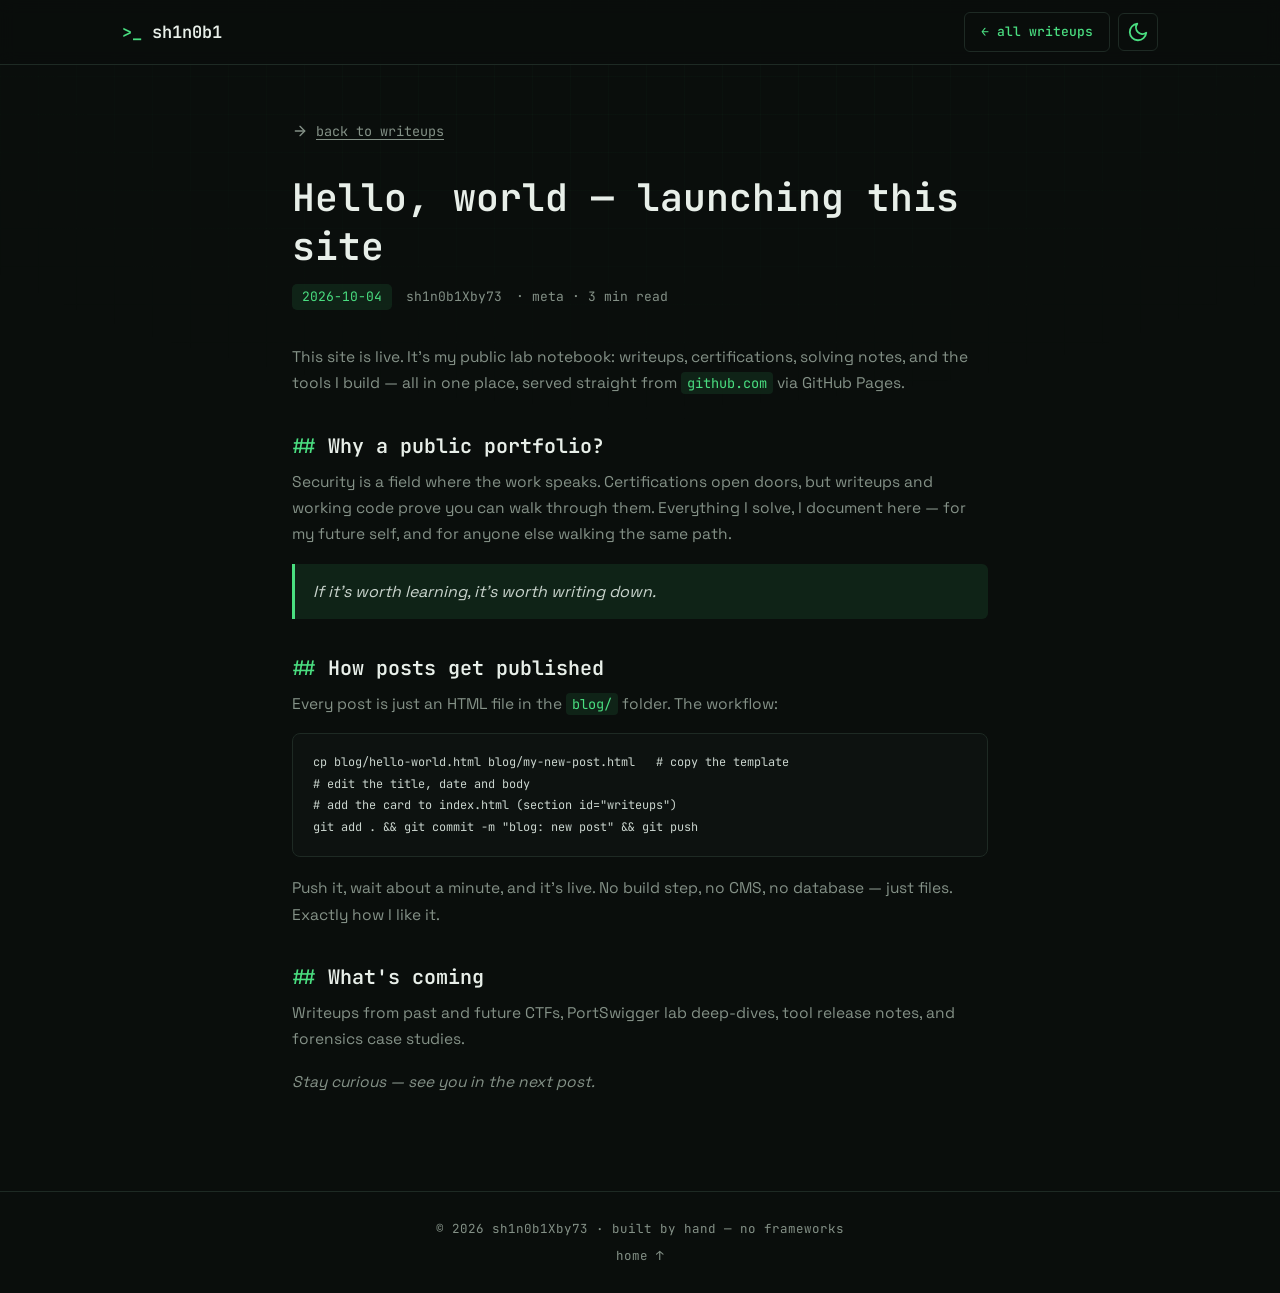
==== commit fb60bac0: "Add dark/light mode toggle and web security services section - Theme toggle (sun/moon) in navbar on " ====
--- a/blog/hello-world.html
+++ b/blog/hello-world.html
@@ -26,7 +26,13 @@
 <nav class="navbar" aria-label="Primary">
   <div class="nav-inner">
     <a href="../index.html" class="logo"><span class="prompt">&gt;_</span> sh1n0b1</a>
-    <a href="../index.html#writeups" class="btn ghost" style="padding:8px 16px;font-size:13px">← all writeups</a>
+    <div class="nav-actions">
+      <a href="../index.html#writeups" class="btn ghost post-nav-back" style="padding:8px 16px;font-size:13px">← all writeups</a>
+      <button class="nav-icon-btn" id="themeToggle" aria-label="Toggle dark/light mode">
+        <svg class="icon" id="iconMoon" viewBox="0 0 24 24"><path d="M21 12.79A9 9 0 1 1 11.21 3 7 7 0 0 0 21 12.79z"/></svg>
+        <svg class="icon" id="iconSun" viewBox="0 0 24 24" style="display:none"><circle cx="12" cy="12" r="5"/><line x1="12" y1="1" x2="12" y2="3"/><line x1="12" y1="21" x2="12" y2="23"/><line x1="4.22" y1="4.22" x2="5.64" y2="5.64"/><line x1="18.36" y1="18.36" x2="19.78" y2="19.78"/><line x1="1" y1="12" x2="3" y2="12"/><line x1="21" y1="12" x2="23" y2="12"/><line x1="4.22" y1="19.78" x2="5.64" y2="18.36"/><line x1="18.36" y1="5.64" x2="19.78" y2="4.22"/></svg>
+      </button>
+    </div>
   </div>
 </nav>
 
@@ -82,7 +88,29 @@
 </footer>
 
 <script>
+  // current year in footer
   document.getElementById("year").textContent = new Date().getFullYear();
+
+  // dark / light mode (saved in the browser)
+  (function () {
+    var btn = document.getElementById("themeToggle");
+    var moon = document.getElementById("iconMoon");
+    var sun = document.getElementById("iconSun");
+    var meta = document.querySelector('meta[name="theme-color"]');
+    function sync() {
+      var light = document.body.classList.contains("light");
+      moon.style.display = light ? "none" : "";
+      sun.style.display = light ? "" : "none";
+      meta.setAttribute("content", light ? "#f4f6f4" : "#0a0e0c");
+    }
+    try { if (localStorage.getItem("theme") === "light") document.body.classList.add("light"); } catch (e) {}
+    sync();
+    btn.addEventListener("click", function () {
+      document.body.classList.toggle("light");
+      try { localStorage.setItem("theme", document.body.classList.contains("light") ? "light" : "dark"); } catch (e) {}
+      sync();
+    });
+  })();
 </script>
 </body>
 </html>
--- a/style.css
+++ b/style.css
@@ -21,10 +21,38 @@
   --accent-2:  #e8b454;   /* amber (sparing use)        */
   --accent-dim: rgba(74, 222, 128, .10);
 
+  --nav-bg:      rgba(10, 14, 12, .88);      /* navbar background        */
+  --nav-bg-blur: rgba(10, 14, 12, .78);      /* navbar + backdrop blur   */
+  --grid-line:   rgba(74, 222, 128, .025);   /* background grid texture  */
+  --card-shadow: 0 14px 34px rgba(0, 0, 0, .35);
+  --glow:        rgba(74, 222, 128, .25);    /* primary button glow      */
+  --on-accent:   #04150a;                    /* text on accent bg        */
+
   --mono: "JetBrains Mono", ui-monospace, "Cascadia Mono", "DejaVu Sans Mono", Menlo, Consolas, monospace;
   --sans: "Space Grotesk", "Segoe UI", system-ui, -apple-system, sans-serif;
 
   --radius: 8px;
+}
+
+/* ---------- light theme — toggled by the ☀/☾ button in the navbar ---------- */
+body.light {
+  --bg:        #f4f6f4;   /* page background            */
+  --bg-2:      #ecefec;   /* alt background (bands)     */
+  --card:      #ffffff;   /* card / panel background    */
+  --border:    #d8ded8;   /* thin borders               */
+  --text:      #3c453f;   /* body text                  */
+  --muted:     #66716a;   /* secondary text             */
+  --heading:   #1b231d;   /* headings                   */
+  --accent:    #15803d;   /* darker green for contrast  */
+  --accent-2:  #b45309;   /* amber                      */
+  --accent-dim: rgba(21, 128, 61, .12);
+
+  --nav-bg:      rgba(244, 246, 244, .88);
+  --nav-bg-blur: rgba(244, 246, 244, .78);
+  --grid-line:   rgba(21, 128, 61, .05);
+  --card-shadow: 0 12px 28px rgba(20, 40, 25, .10);
+  --glow:        rgba(21, 128, 61, .22);
+  --on-accent:   #ffffff;
 }
 
 /* ---------- reset & base ---------- */
@@ -49,14 +77,14 @@
   z-index: -1;
   pointer-events: none;
   background-image:
-    linear-gradient(rgba(74, 222, 128, .025) 1px, transparent 1px),
-    linear-gradient(90deg, rgba(74, 222, 128, .025) 1px, transparent 1px);
+    linear-gradient(var(--grid-line) 1px, transparent 1px),
+    linear-gradient(90deg, var(--grid-line) 1px, transparent 1px);
   background-size: 38px 38px;
   -webkit-mask-image: radial-gradient(ellipse 90% 60% at 50% 0%, #000 25%, transparent 80%);
           mask-image: radial-gradient(ellipse 90% 60% at 50% 0%, #000 25%, transparent 80%);
 }
 
-::selection { background: var(--accent); color: #04150a; }
+::selection { background: var(--accent); color: var(--on-accent); }
 
 img { max-width: 100%; display: block; }
 
@@ -86,7 +114,7 @@
   left: -9999px;
   top: 0;
   background: var(--accent);
-  color: #04150a;
+  color: var(--on-accent);
   padding: 10px 16px;
   z-index: 200;
   font-weight: 600;
@@ -119,11 +147,11 @@
   position: fixed;
   top: 0; left: 0; right: 0;
   z-index: 100;
-  background: rgba(10, 14, 12, .88);
+  background: var(--nav-bg);
   border-bottom: 1px solid var(--border);
 }
 @supports (backdrop-filter: blur(8px)) {
-  .navbar { background: rgba(10, 14, 12, .78); backdrop-filter: blur(8px); -webkit-backdrop-filter: blur(8px); }
+  .navbar { background: var(--nav-bg-blur); backdrop-filter: blur(8px); -webkit-backdrop-filter: blur(8px); }
 }
 
 .nav-inner {
@@ -151,18 +179,22 @@
 .nav-links a.active { color: var(--accent); }
 .nav-links a .num { color: var(--accent); opacity: .8; font-size: 12px; margin-right: 2px; }
 
-.nav-toggle {
-  display: none;
+.nav-actions { display: flex; align-items: center; gap: 8px; }
+.nav-icon-btn {
+  display: inline-flex;
+  align-items: center;
+  justify-content: center;
   background: none;
   border: 1px solid var(--border);
   border-radius: 6px;
   color: var(--accent);
   width: 40px; height: 38px;
   cursor: pointer;
-  align-items: center;
-  justify-content: center;
-}
-.nav-toggle .icon { width: 22px; height: 22px; }
+  transition: border-color .18s;
+}
+.nav-icon-btn:hover { border-color: var(--accent); }
+.nav-icon-btn .icon { width: 22px; height: 22px; }
+.nav-toggle { display: none; }
 
 /* ---------- hero ---------- */
 .hero {
@@ -225,8 +257,8 @@
   transition: transform .18s, background .18s, border-color .18s, box-shadow .18s;
 }
 .btn:hover { text-decoration: none; }
-.btn.primary { background: var(--accent); color: #04150a; border: 1px solid var(--accent); }
-.btn.primary:hover { transform: translateY(-2px); box-shadow: 0 10px 26px rgba(74, 222, 128, .25); }
+.btn.primary { background: var(--accent); color: var(--on-accent); border: 1px solid var(--accent); }
+.btn.primary:hover { transform: translateY(-2px); box-shadow: 0 10px 26px var(--glow); }
 .btn.ghost { color: var(--accent); border: 1px solid var(--border); }
 .btn.ghost:hover { border-color: var(--accent); background: var(--accent-dim); transform: translateY(-2px); }
 
@@ -323,6 +355,40 @@
   transition: border-color .18s, color .18s, transform .18s;
 }
 .tag:hover { border-color: var(--accent); color: var(--accent); transform: translateY(-2px); }
+
+/* ---------- services ---------- */
+.svc-list { list-style: none; margin-top: 12px; }
+.svc-list li {
+  font-family: var(--mono);
+  font-size: 12.5px;
+  color: var(--muted);
+  padding: 3px 0;
+  display: flex;
+  gap: 8px;
+}
+.svc-list li::before { content: "▸"; color: var(--accent); }
+
+.process { display: grid; grid-template-columns: repeat(3, 1fr); gap: 20px; margin-top: 26px; }
+.process .step {
+  background: var(--card);
+  border: 1px solid var(--border);
+  border-radius: var(--radius);
+  padding: 18px 20px;
+  display: flex;
+  gap: 14px;
+  align-items: flex-start;
+}
+.process .step .n { font-family: var(--mono); color: var(--accent); font-size: 20px; font-weight: 600; line-height: 1.3; }
+.process .step .t { font-size: 14.5px; color: var(--heading); font-weight: 600; margin-bottom: 2px; }
+.process .step .d { font-size: 12.5px; color: var(--muted); }
+
+.note {
+  font-family: var(--mono);
+  font-size: 12.5px;
+  color: var(--muted);
+  margin-top: 18px;
+}
+.note::before { content: "ℹ "; color: var(--accent-2); }
 
 /* ---------- timeline (experience & education) ---------- */
 .timeline {
@@ -378,7 +444,7 @@
 .card:hover {
   transform: translateY(-4px);
   border-color: rgba(74, 222, 128, .45);
-  box-shadow: 0 14px 34px rgba(0, 0, 0, .35);
+  box-shadow: var(--card-shadow);
 }
 
 .card .card-icon {
@@ -451,7 +517,7 @@
   font-size: 12px;
   letter-spacing: 1.5px;
   text-transform: uppercase;
-  color: #04150a;
+  color: var(--on-accent);
   background: var(--accent);
   border-radius: 5px;
   padding: 3px 10px;
@@ -617,6 +683,7 @@
   .about-grid, .contact-grid { grid-template-columns: 1fr; gap: 34px; }
   .featured { grid-template-columns: 1fr; }
   .featured .f-aside { border-left: none; border-top: 1px solid var(--border); }
+  .process { grid-template-columns: 1fr; }
 }
 
 @media (max-width: 700px) {
@@ -642,6 +709,7 @@
   .grid.cols-2 { grid-template-columns: 1fr; }
   .sec-head h2 { white-space: normal; }
   .scroll-hint { display: none; }
+  .post-nav-back { display: none; }
 }
 
 /* ---------- reduced motion ---------- */
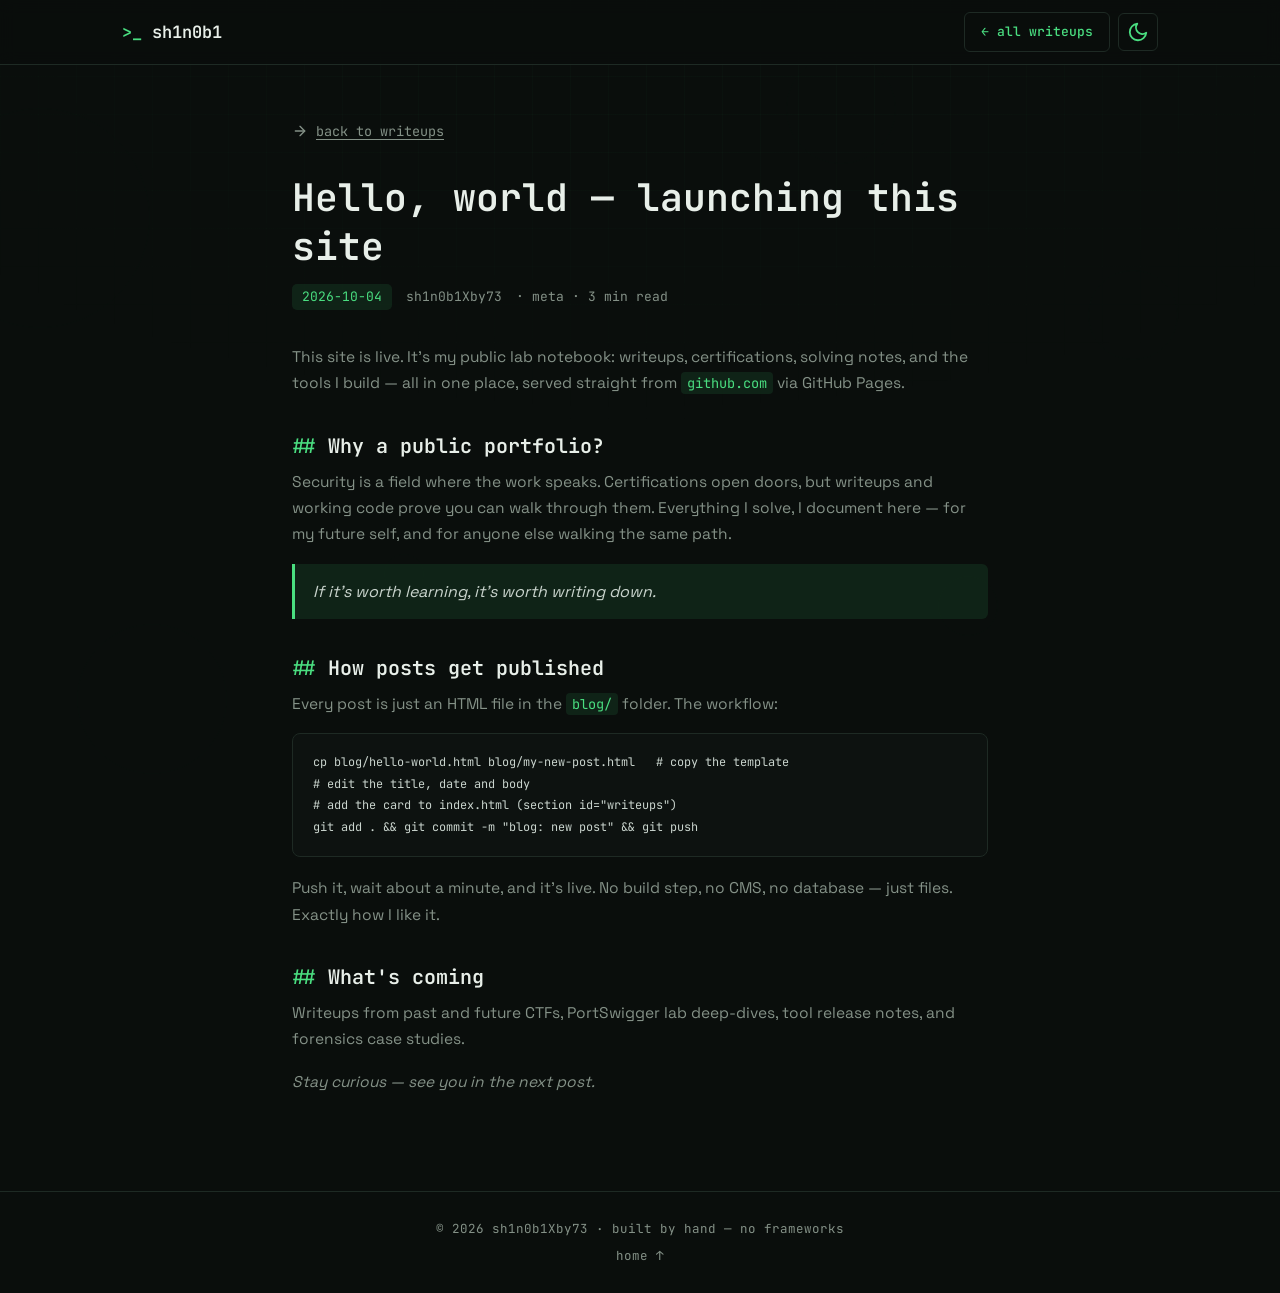
==== commit 2079547d: "Add CTF achievements and subtle background animation - Journey timeline: MCSC 2026 (4th), MCSC 2025 " ====
--- a/blog/hello-world.html
+++ b/blog/hello-world.html
@@ -21,6 +21,11 @@
 <body>
 
 <a class="skip-link" href="#post">Skip to content</a>
+
+<!-- slow drifting background shapes (subtle) -->
+<div class="bg-anim" aria-hidden="true">
+  <span></span><span></span><span></span><span></span><span></span><span></span>
+</div>
 
 <!-- minimal navbar for post pages -->
 <nav class="navbar" aria-label="Primary">
--- a/style.css
+++ b/style.css
@@ -74,7 +74,7 @@
   content: "";
   position: fixed;
   inset: 0;
-  z-index: -1;
+  z-index: -2;
   pointer-events: none;
   background-image:
     linear-gradient(var(--grid-line) 1px, transparent 1px),
@@ -82,6 +82,32 @@
   background-size: 38px 38px;
   -webkit-mask-image: radial-gradient(ellipse 90% 60% at 50% 0%, #000 25%, transparent 80%);
           mask-image: radial-gradient(ellipse 90% 60% at 50% 0%, #000 25%, transparent 80%);
+}
+
+/* slow drifting shapes in the background — subtle, never in the way */
+.bg-anim {
+  position: fixed;
+  inset: 0;
+  z-index: -1;
+  pointer-events: none;
+  overflow: hidden;
+}
+.bg-anim span {
+  position: absolute;
+  border-radius: 50%;
+  border: 1px solid var(--grid-line);
+  opacity: .5;
+  animation: drift 26s ease-in-out infinite;
+}
+.bg-anim span:nth-child(1) { width: 220px; height: 220px; top: 12%; left: -70px; animation-duration: 31s; }
+.bg-anim span:nth-child(2) { width: 90px;  height: 90px;  top: 30%; right: 8%;  animation-duration: 24s; animation-delay: -8s; }
+.bg-anim span:nth-child(3) { width: 150px; height: 150px; bottom: 14%; left: 6%; animation-duration: 28s; animation-delay: -14s; }
+.bg-anim span:nth-child(4) { width: 60px;  height: 60px;  top: 64%; right: 22%; animation-duration: 21s; animation-delay: -5s; }
+.bg-anim span:nth-child(5) { width: 110px; height: 110px; top: 6%; right: 30%; animation-duration: 34s; animation-delay: -19s; }
+.bg-anim span:nth-child(6) { width: 40px;  height: 40px;  bottom: 34%; left: 30%; animation-duration: 19s; animation-delay: -11s; }
+@keyframes drift {
+  0%, 100% { transform: translateY(0) translateX(0); }
+  50%      { transform: translateY(-46px) translateX(18px); }
 }
 
 ::selection { background: var(--accent); color: var(--on-accent); }
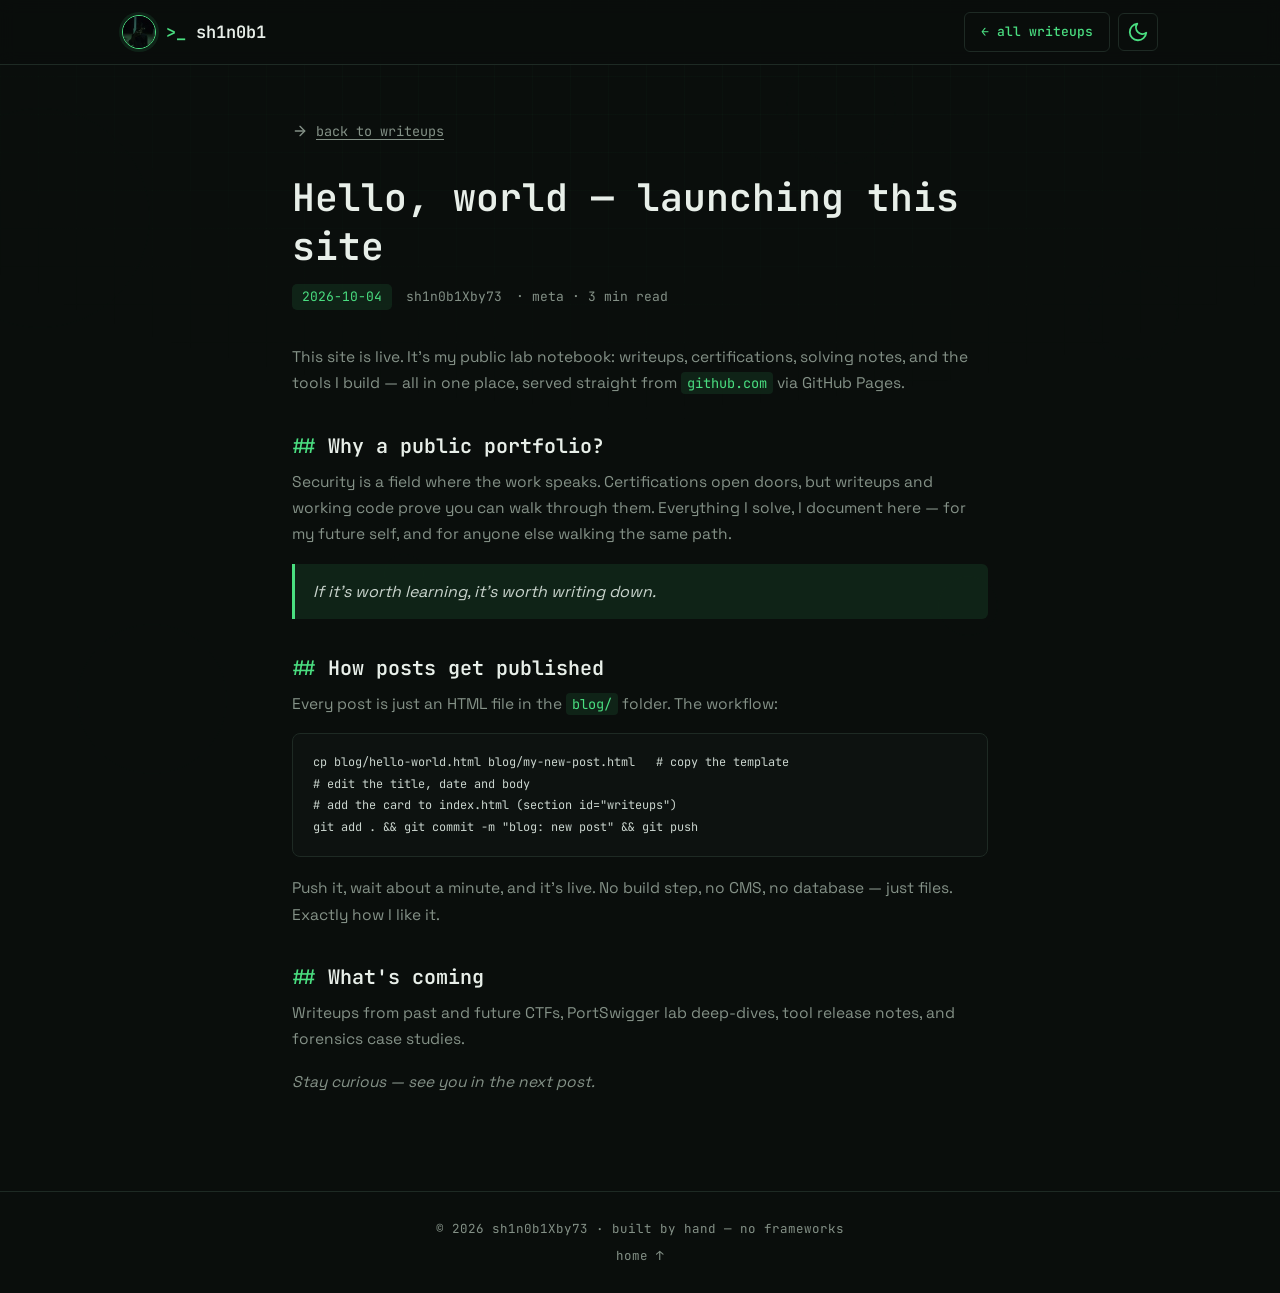
==== commit 6b419df5: "Add profile photo avatar to top-left of navbar Round avatar (34px, accent ring) beside the logo on t" ====
--- a/blog/hello-world.html
+++ b/blog/hello-world.html
@@ -30,7 +30,7 @@
 <!-- minimal navbar for post pages -->
 <nav class="navbar" aria-label="Primary">
   <div class="nav-inner">
-    <a href="../index.html" class="logo"><span class="prompt">&gt;_</span> sh1n0b1</a>
+    <a href="../index.html" class="logo"><img class="nav-avatar" src="../assets/photo.webp" alt="sh1n0b1Xby73 profile photo"><span><span class="prompt">&gt;_</span> sh1n0b1</span></a>
     <div class="nav-actions">
       <a href="../index.html#writeups" class="btn ghost post-nav-back" style="padding:8px 16px;font-size:13px">← all writeups</a>
       <button class="nav-icon-btn" id="themeToggle" aria-label="Toggle dark/light mode">
--- a/style.css
+++ b/style.css
@@ -191,9 +191,18 @@
   gap: 16px;
 }
 
-.logo { font-family: var(--mono); font-size: 17px; font-weight: 600; color: var(--heading); }
+.logo { font-family: var(--mono); font-size: 17px; font-weight: 600; color: var(--heading); display: inline-flex; align-items: center; gap: 10px; }
 .logo:hover { text-decoration: none; }
 .logo .prompt { color: var(--accent); }
+
+/* round profile photo in the top-left of the navbar */
+.nav-avatar {
+  width: 34px; height: 34px;
+  border-radius: 50%;
+  object-fit: cover;
+  border: 1.5px solid var(--accent);
+  box-shadow: 0 0 0 3px var(--accent-dim);
+}
 
 .nav-links { display: flex; gap: 24px; list-style: none; }
 .nav-links a {
@@ -506,6 +515,7 @@
 
 /* certificate image variant (un-comment the example in index.html) */
 .cert-img {
+  position: relative;
   border-radius: 6px;
   overflow: hidden;
   margin-bottom: 16px;
@@ -514,6 +524,127 @@
   border: 1px solid var(--border);
 }
 .cert-img img { width: 100%; height: 100%; object-fit: cover; }
+.cert-img .badge {
+  position: absolute;
+  right: 10px; bottom: 10px;
+  font-family: var(--mono);
+  font-size: 10.5px;
+  letter-spacing: 1px;
+  background: var(--accent);
+  color: var(--on-accent);
+  border-radius: 4px;
+  padding: 2px 8px;
+}
+
+/* certificate category colors — one per domain (used by auto-rendered cards) */
+.cat-web      { --cat: #4ade80; }
+.cat-api      { --cat: #60a5fa; }
+.cat-network  { --cat: #22d3ee; }
+.cat-forensic { --cat: #e8b454; }
+.cat-stego    { --cat: #a78bfa; }
+.cat-pentest  { --cat: #f87171; }
+.cat-osint    { --cat: #2dd4bf; }
+.cat-general  { --cat: var(--accent); }
+
+/* category chip — tinted, never plain */
+.chip-cat {
+  display: inline-block;
+  font-family: var(--mono);
+  font-size: 11px;
+  padding: 2px 9px;
+  border-radius: 999px;
+  color: var(--cat, var(--accent));
+  background: var(--card);
+  border: 1px solid var(--border);
+  background: color-mix(in srgb, var(--cat, var(--accent)) 12%, transparent);
+  border-color: color-mix(in srgb, var(--cat, var(--accent)) 32%, transparent);
+}
+body.light .chip-cat { color: color-mix(in srgb, var(--cat, var(--accent)) 60%, #000); }
+
+/* PDF preview tile — real thumbnail of the cert; category art behind it
+   shows while loading or when no preview image exists */
+.cert-preview {
+  position: relative;
+  aspect-ratio: 3 / 2;
+  border-radius: 6px;
+  overflow: hidden;
+  border: 1px solid var(--border);
+  border-color: color-mix(in srgb, var(--cat, var(--accent)) 32%, var(--border));
+  background: var(--bg-2);
+  background:
+    repeating-linear-gradient(45deg,
+      color-mix(in srgb, var(--cat, var(--accent)) 6%, transparent) 0 10px,
+      transparent 10px 20px),
+    color-mix(in srgb, var(--cat, var(--accent)) 9%, var(--bg-2));
+  margin-bottom: 16px;
+  color: var(--cat, var(--accent));
+}
+.cert-preview .art-fallback {
+  position: absolute;
+  inset: 0;
+  display: flex;
+  align-items: center;
+  justify-content: center;
+}
+.cert-preview .art-fallback svg { width: 66%; height: 66%; }
+.cert-preview img {
+  position: relative;
+  z-index: 1;
+  width: 100%;
+  height: 100%;
+  object-fit: cover;
+  object-position: top;
+  display: block;
+}
+
+/* thumbnail preview on writeup cards (e.g. HackMD covers) */
+.preview {
+  position: relative;
+  aspect-ratio: 3 / 2;
+  border-radius: 6px;
+  overflow: hidden;
+  margin-bottom: 16px;
+  background: var(--bg-2);
+  border: 1px solid var(--border);
+}
+.preview img {
+  width: 100%;
+  height: 100%;
+  object-fit: cover;
+  object-position: top;
+  display: block;
+}
+
+/* illustration banner on service cards — tinted per category */
+.art-tile {
+  position: relative;
+  aspect-ratio: 3 / 2;
+  border-radius: 6px;
+  overflow: hidden;
+  border: 1px solid var(--border);
+  border-color: color-mix(in srgb, var(--cat, var(--accent)) 32%, var(--border));
+  background: var(--bg-2);
+  background:
+    repeating-linear-gradient(45deg,
+      color-mix(in srgb, var(--cat, var(--accent)) 6%, transparent) 0 10px,
+      transparent 10px 20px),
+    color-mix(in srgb, var(--cat, var(--accent)) 9%, var(--bg-2));
+  display: flex;
+  align-items: center;
+  justify-content: center;
+  margin-bottom: 16px;
+  color: var(--cat, var(--accent));
+}
+.art-tile svg { width: 66%; height: 66%; }
+
+/* writeup sub-headings (e.g. HackMD / repositories) */
+.writeup-sub {
+  font-family: var(--mono);
+  font-size: 15px;
+  color: var(--heading);
+  margin: 44px 0 18px;
+}
+.writeup-sub::before { content: "## "; color: var(--accent); }
 
 /* ---------- featured writeup ---------- */
 .featured {
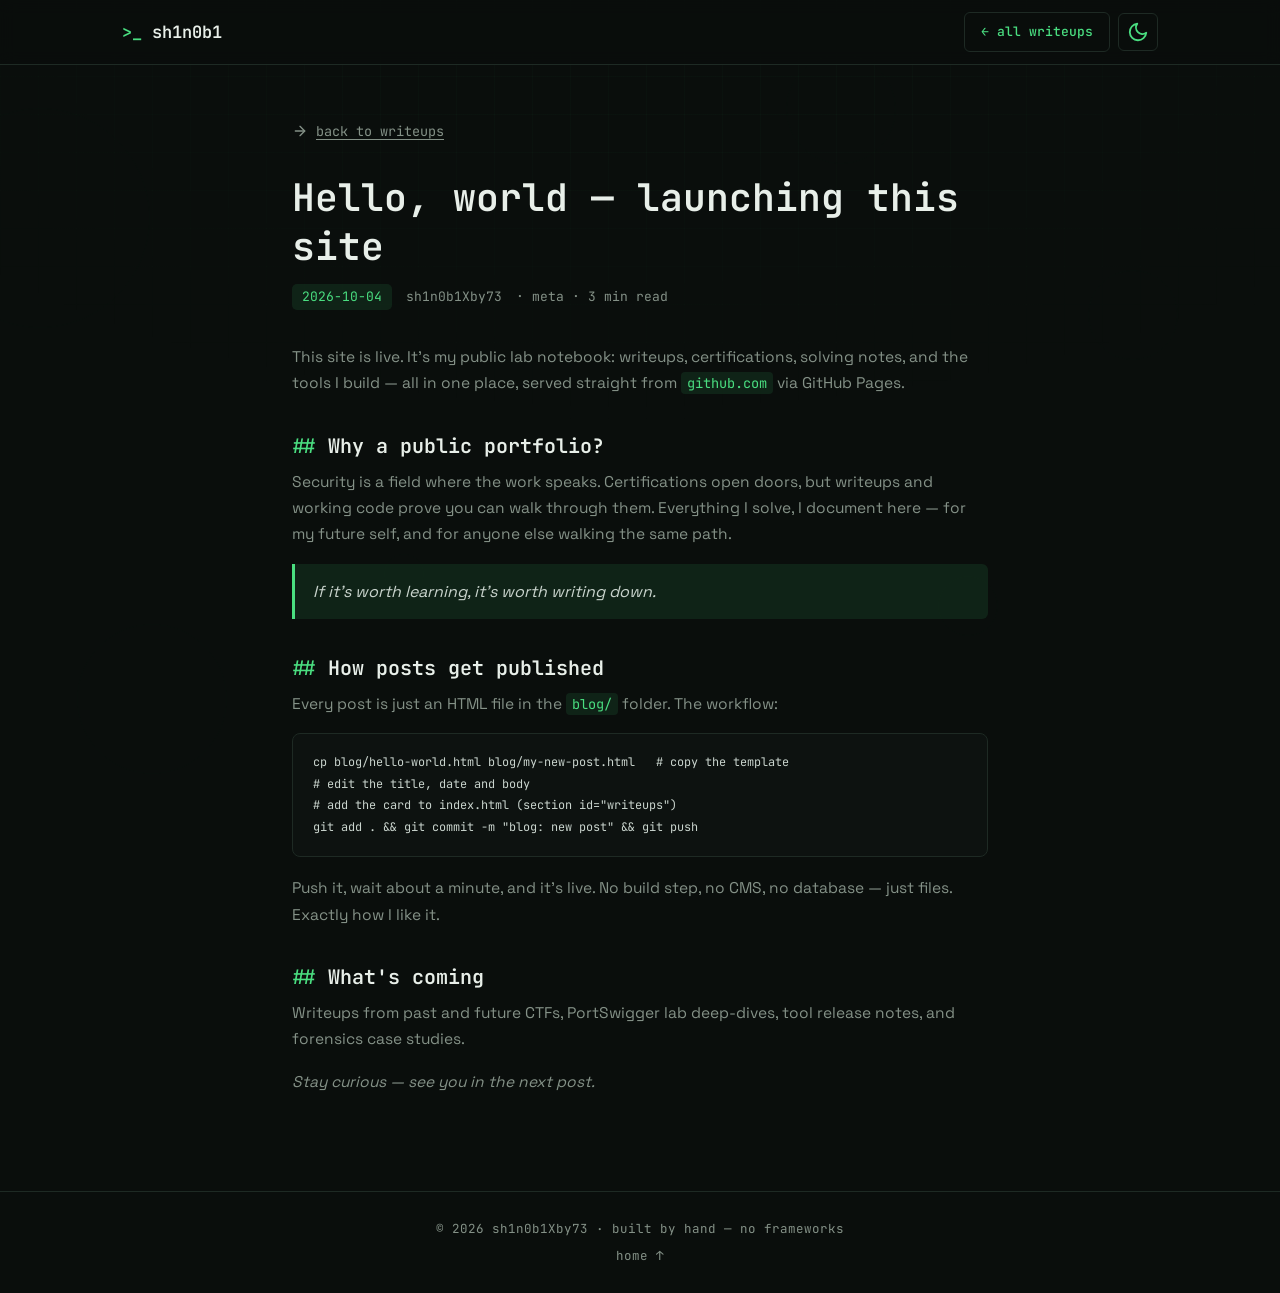
==== commit 14661a60: "Move profile photo beside hero title line (single placement) Circular 46px avatar now sits next to '" ====
--- a/blog/hello-world.html
+++ b/blog/hello-world.html
@@ -30,7 +30,7 @@
 <!-- minimal navbar for post pages -->
 <nav class="navbar" aria-label="Primary">
   <div class="nav-inner">
-    <a href="../index.html" class="logo"><img class="nav-avatar" src="../assets/photo.webp" alt="sh1n0b1Xby73 profile photo"><span><span class="prompt">&gt;_</span> sh1n0b1</span></a>
+    <a href="../index.html" class="logo"><span class="prompt">&gt;_</span> sh1n0b1</a>
     <div class="nav-actions">
       <a href="../index.html#writeups" class="btn ghost post-nav-back" style="padding:8px 16px;font-size:13px">← all writeups</a>
       <button class="nav-icon-btn" id="themeToggle" aria-label="Toggle dark/light mode">
--- a/style.css
+++ b/style.css
@@ -191,17 +191,25 @@
   gap: 16px;
 }
 
-.logo { font-family: var(--mono); font-size: 17px; font-weight: 600; color: var(--heading); display: inline-flex; align-items: center; gap: 10px; }
+.logo { font-family: var(--mono); font-size: 17px; font-weight: 600; color: var(--heading); }
 .logo:hover { text-decoration: none; }
 .logo .prompt { color: var(--accent); }
 
-/* round profile photo in the top-left of the navbar */
-.nav-avatar {
-  width: 34px; height: 34px;
+/* hero: circular profile photo beside the title line */
+.hero-title {
+  display: flex;
+  align-items: center;
+  justify-content: center;
+  flex-wrap: wrap;
+  gap: 14px;
+}
+.hero-title .title { margin-bottom: 0; }
+.hero-avatar {
+  width: 46px; height: 46px;
   border-radius: 50%;
   object-fit: cover;
-  border: 1.5px solid var(--accent);
-  box-shadow: 0 0 0 3px var(--accent-dim);
+  border: 2px solid var(--accent);
+  box-shadow: 0 0 0 3px var(--accent-dim), 0 0 18px rgba(74, 222, 128, .18);
 }
 
 .nav-links { display: flex; gap: 24px; list-style: none; }
